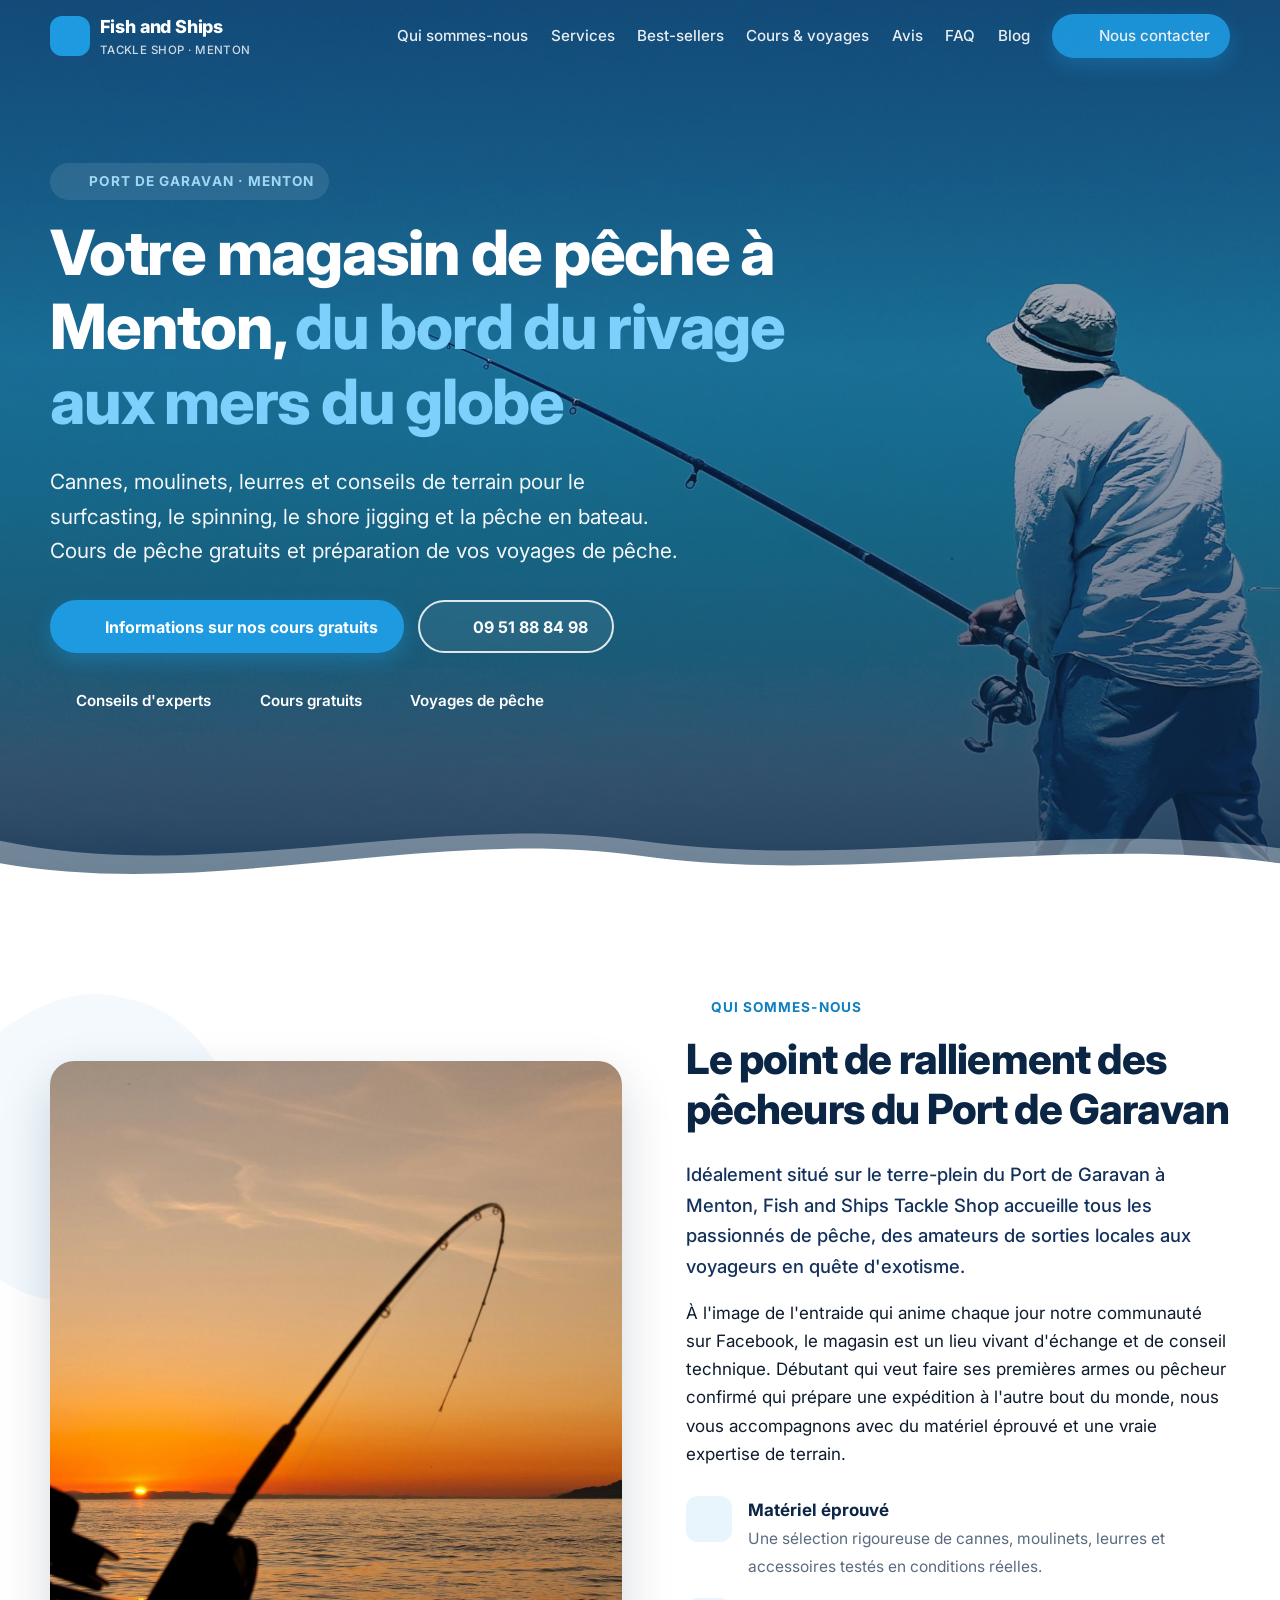
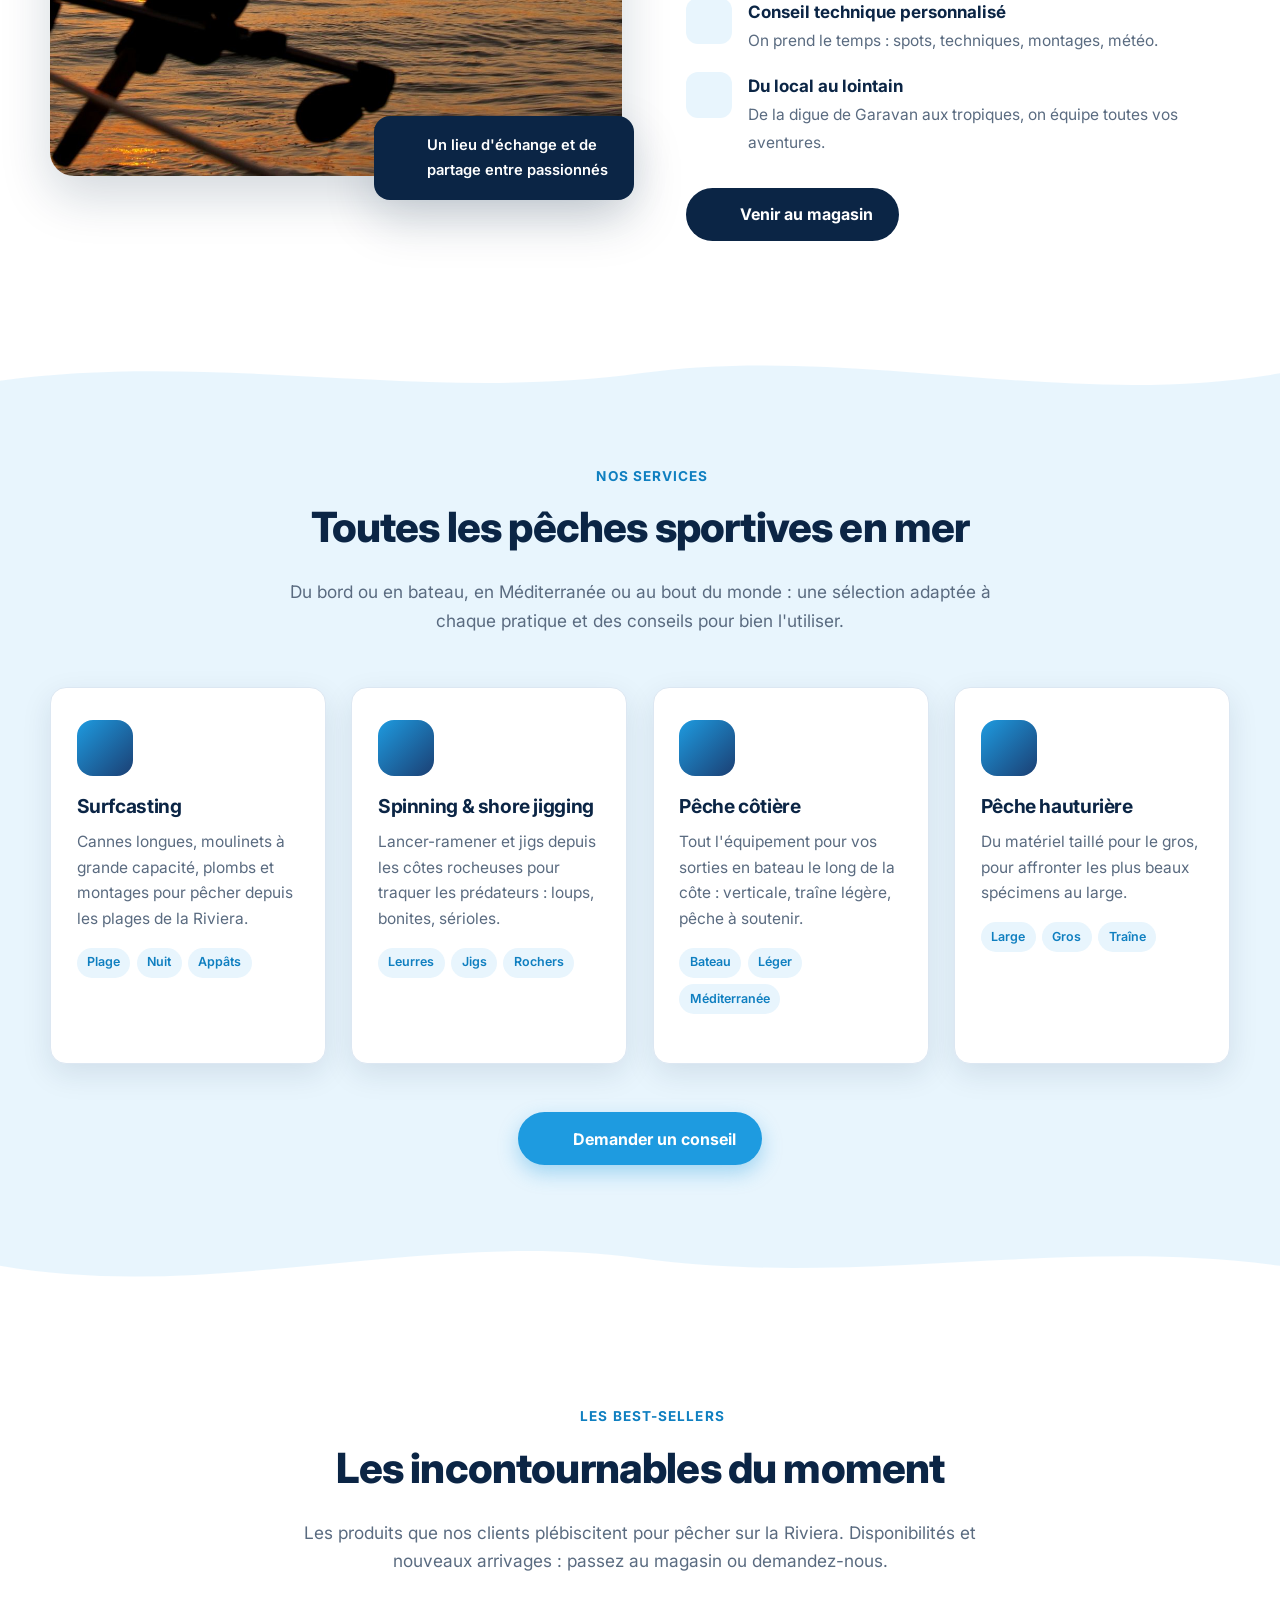
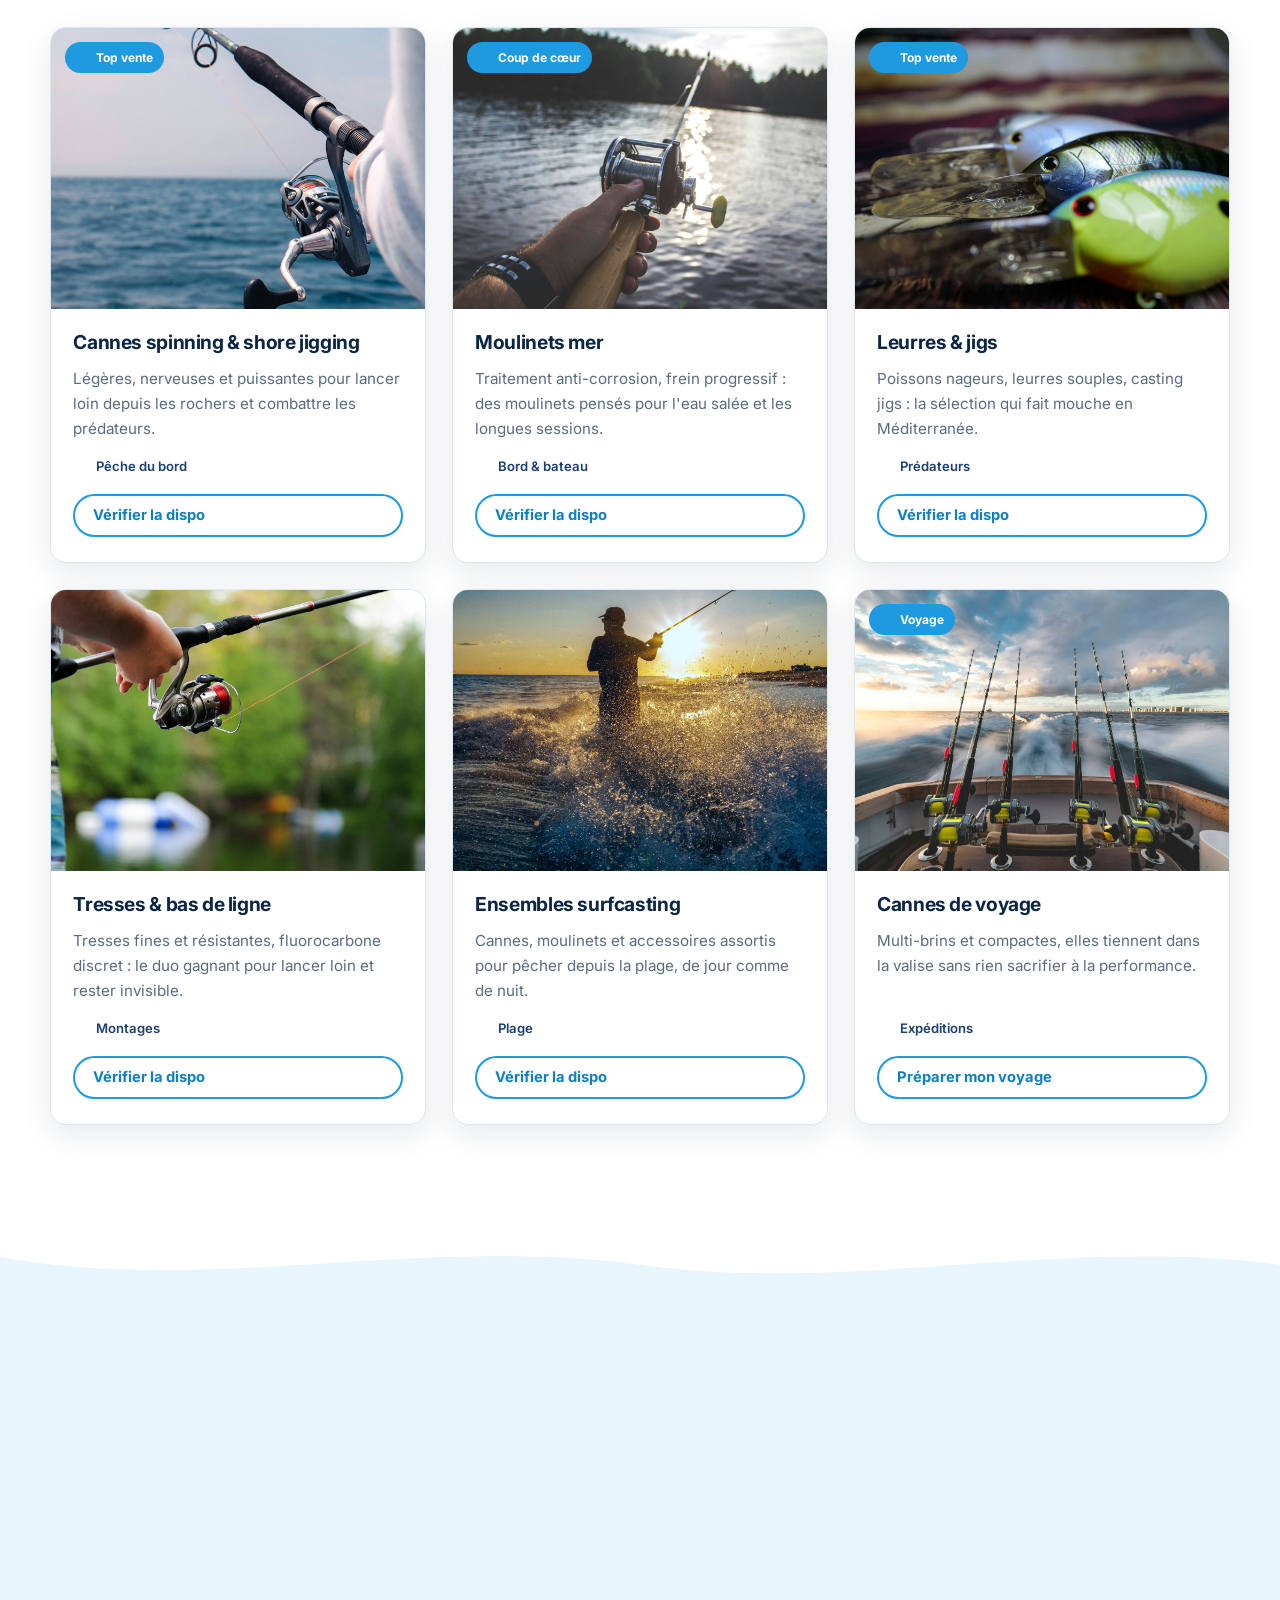
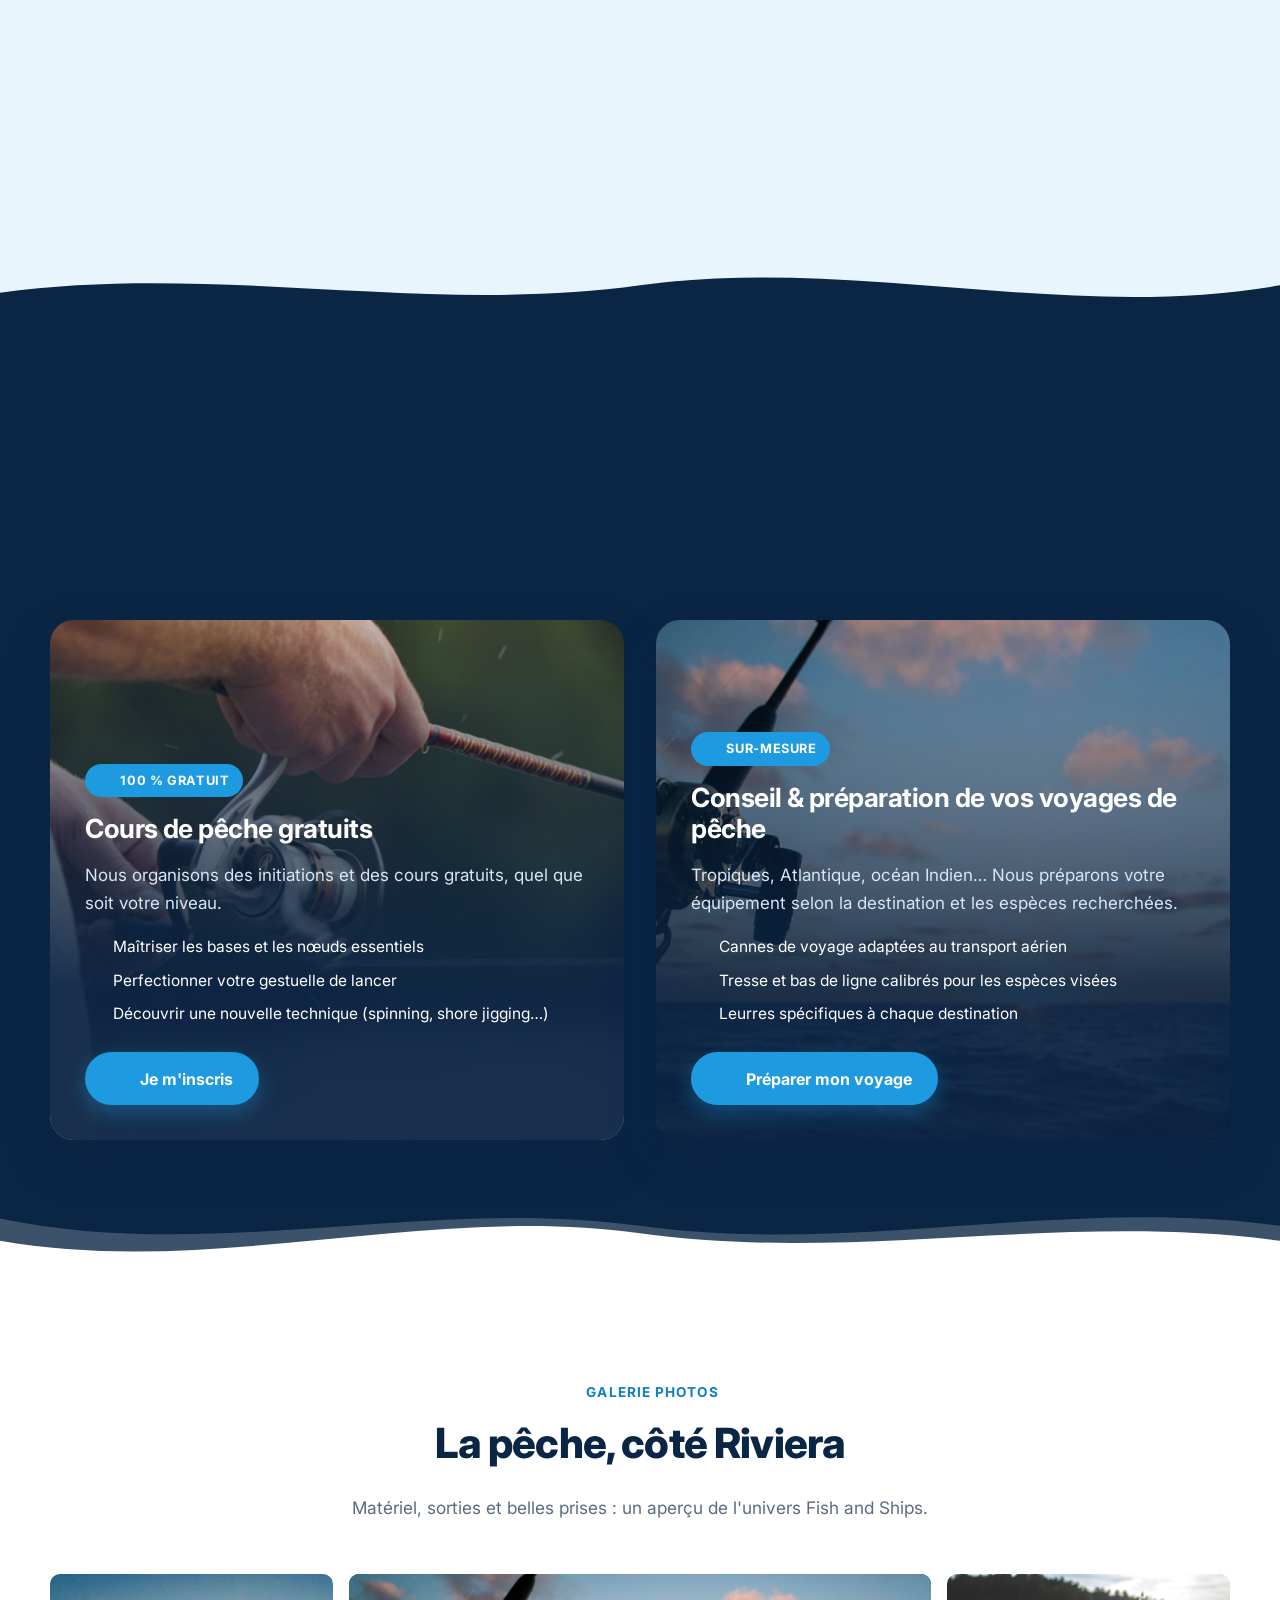
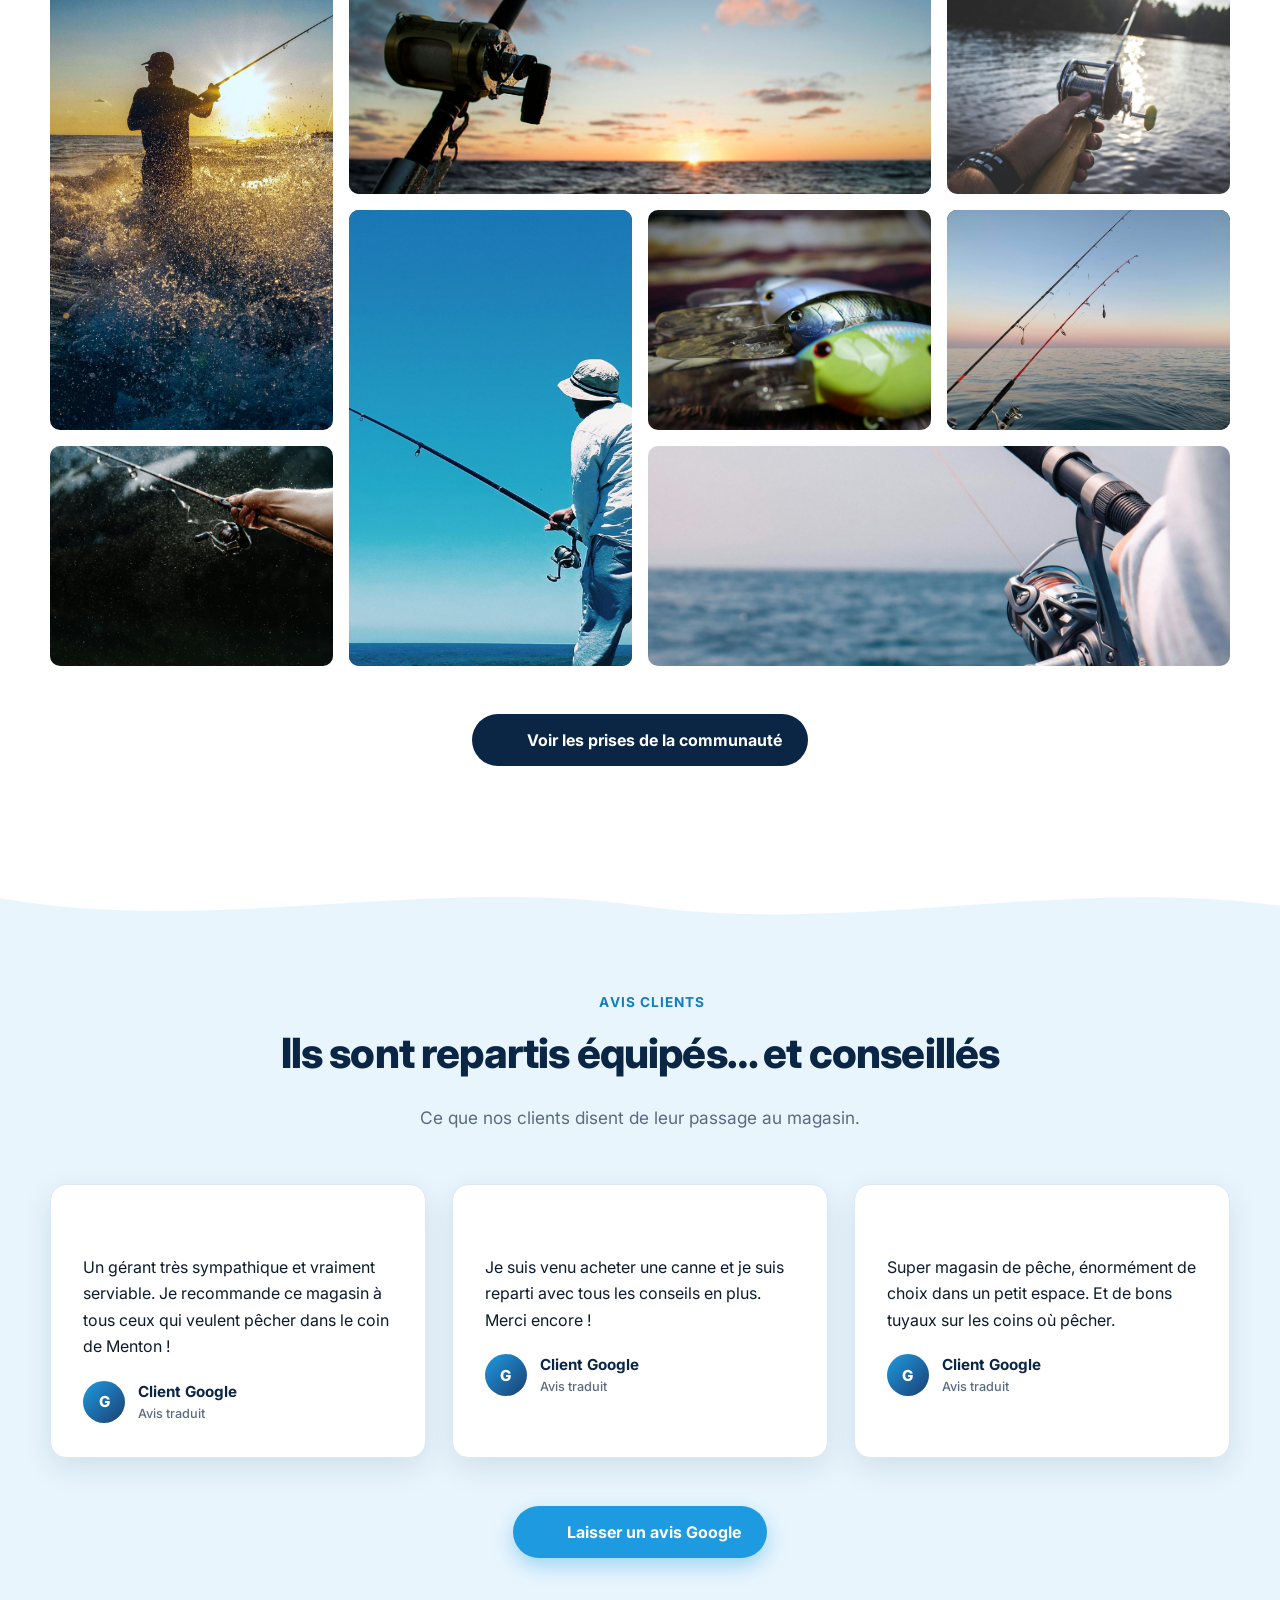
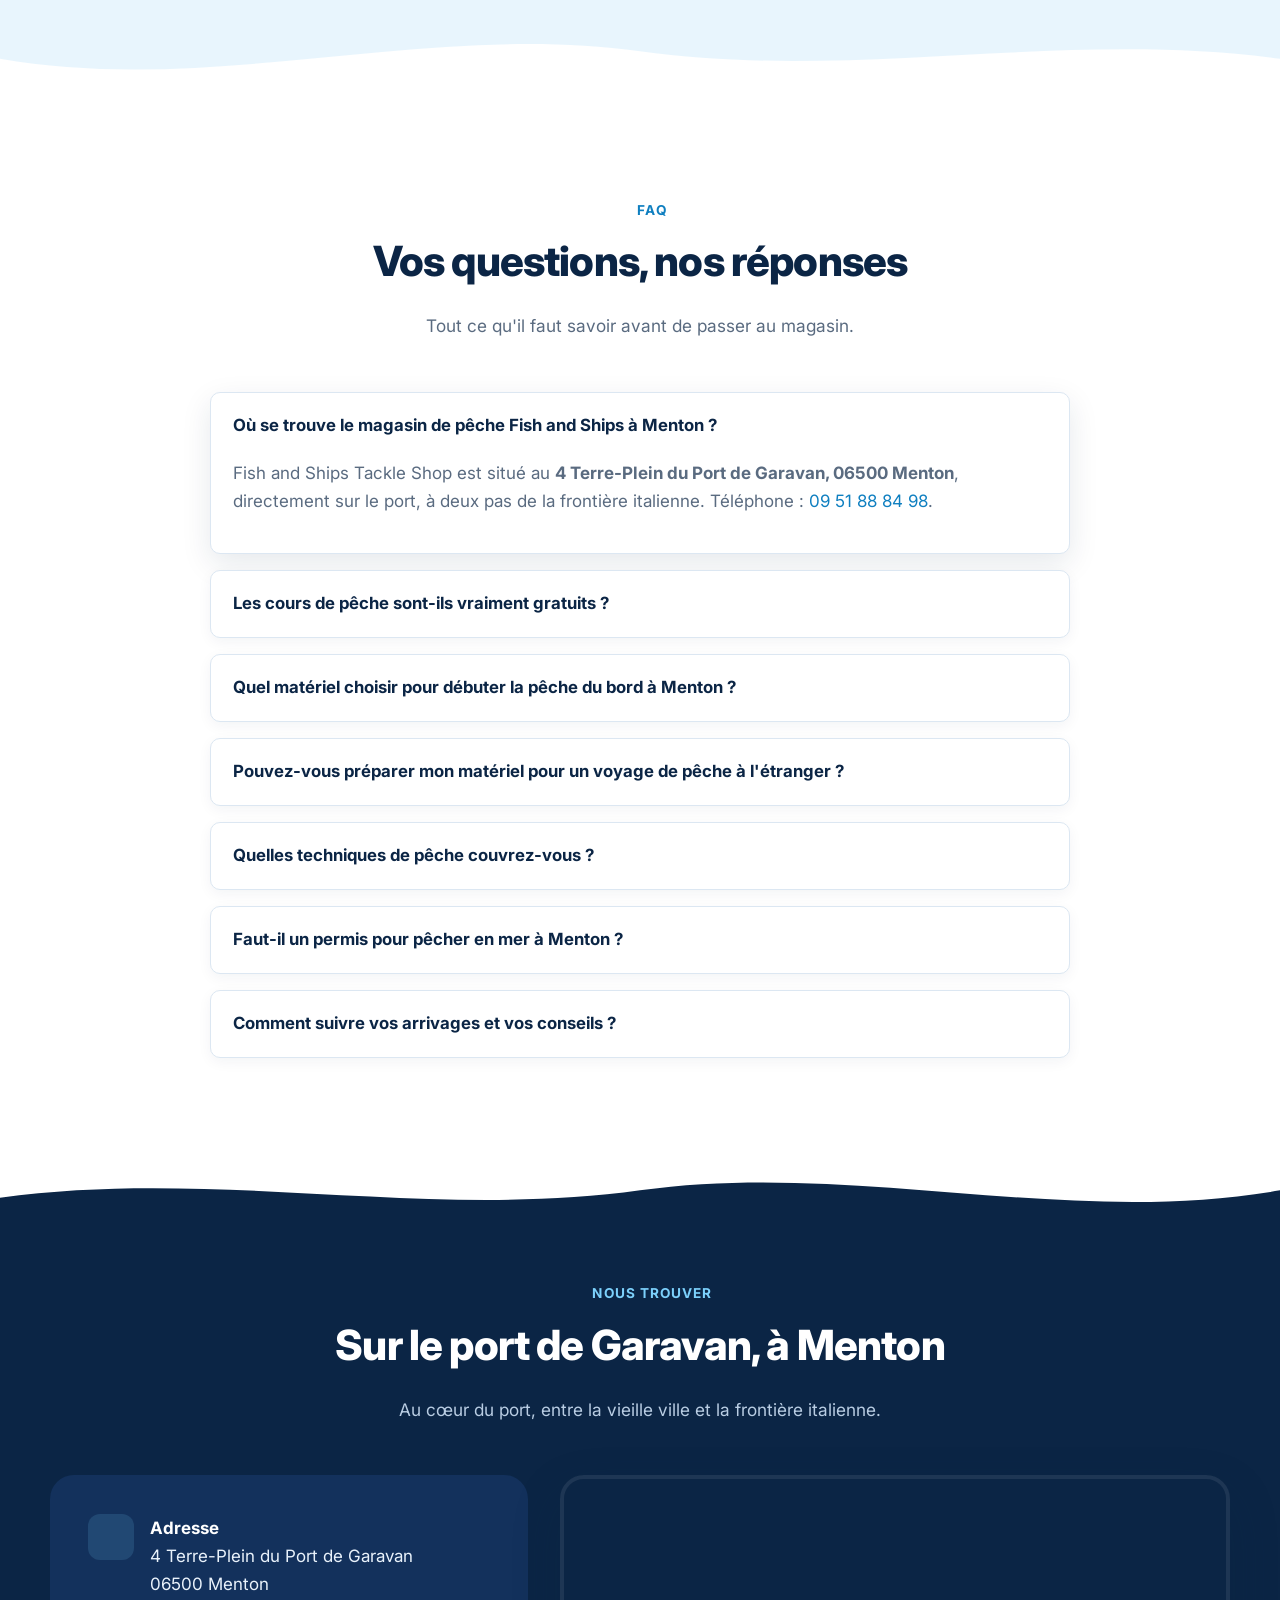
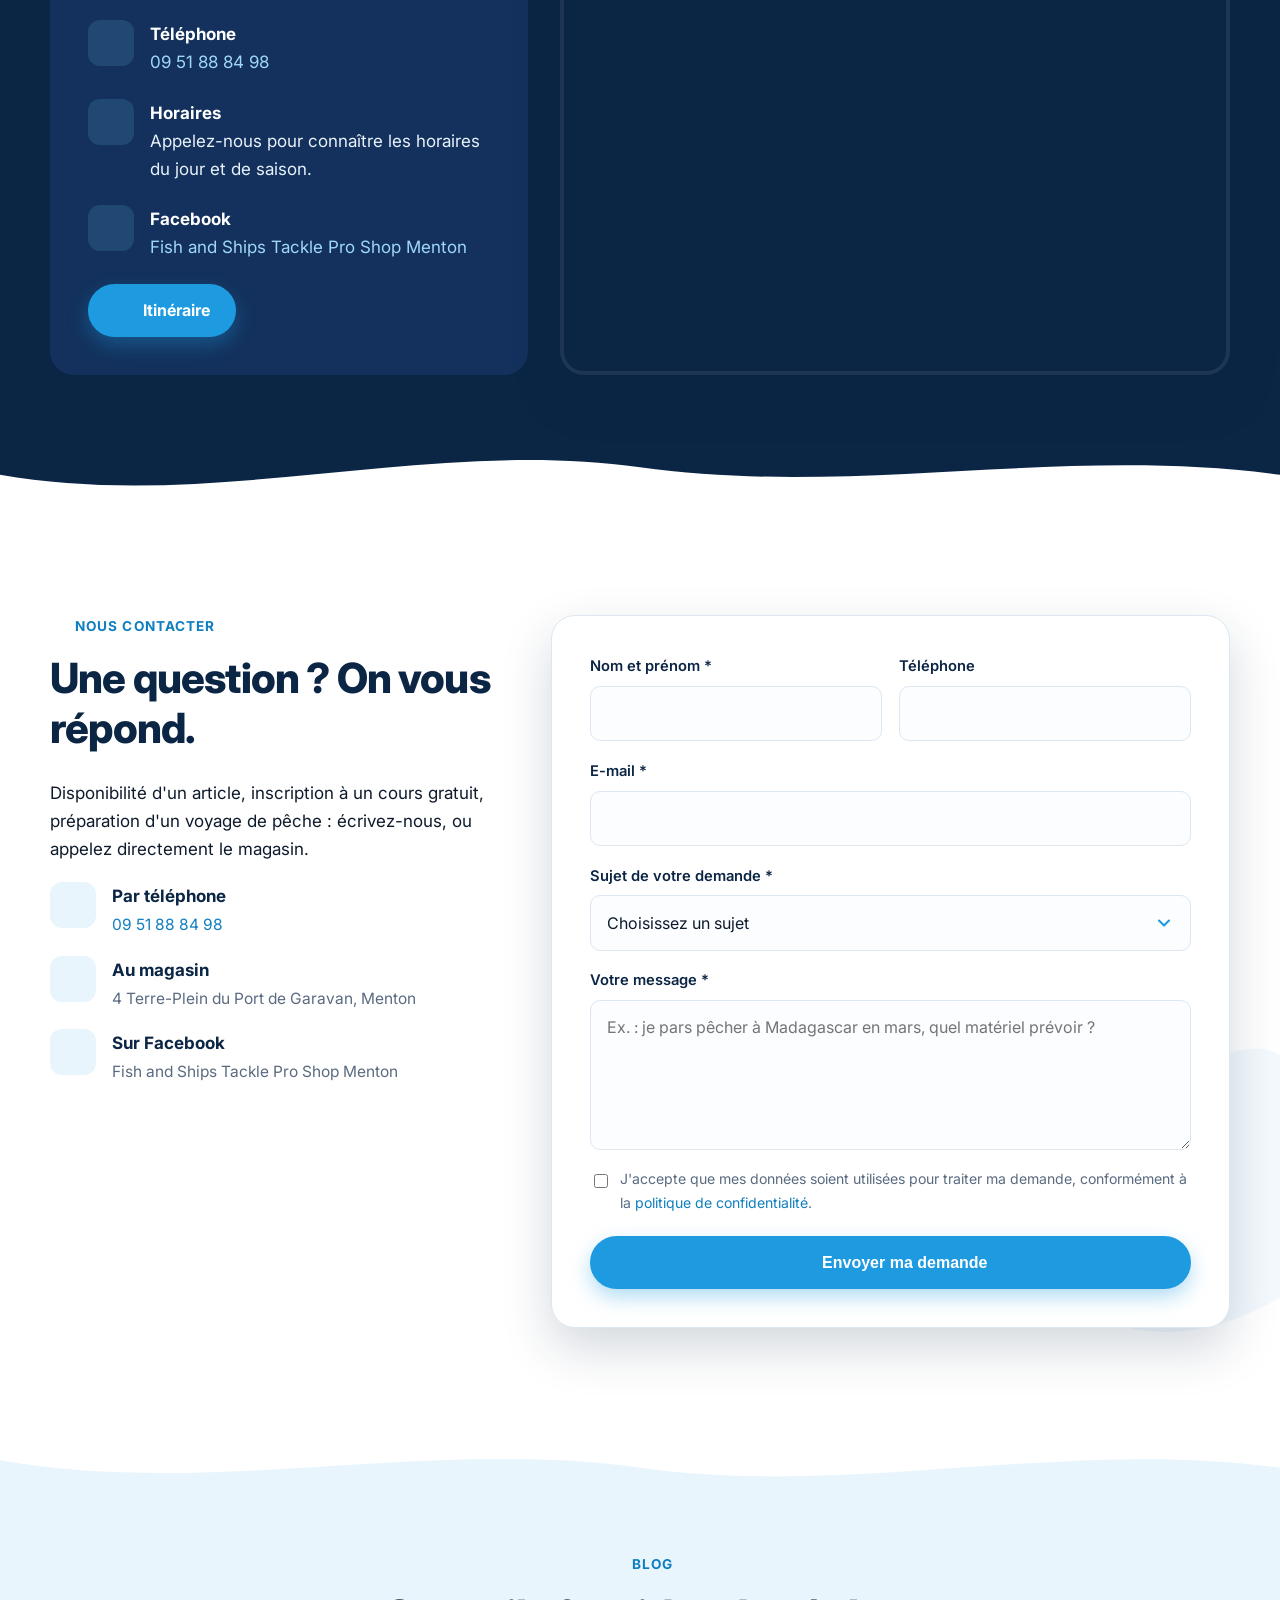
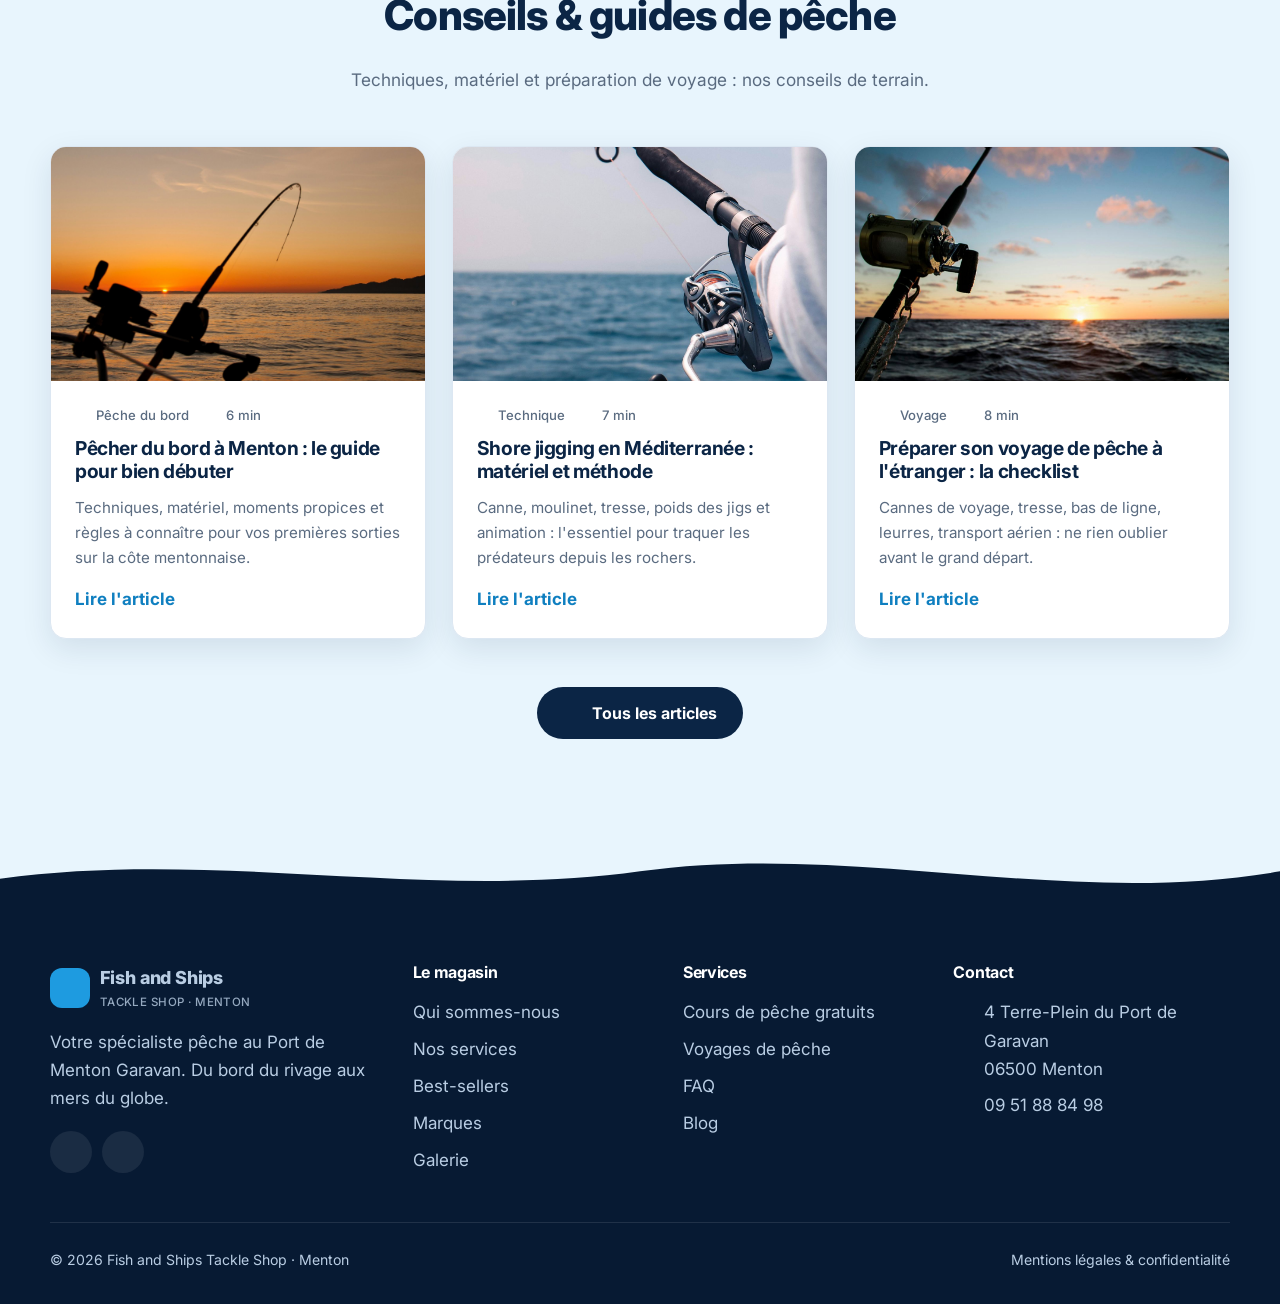
==== index.html @ 717a2444 "Add files via upload" ====
<!DOCTYPE html>
<html lang="fr">
<head>
<meta charset="utf-8">
<meta name="viewport" content="width=device-width, initial-scale=1">
<title>Fish and Ships Tackle Shop | Magasin de pêche à Menton – Port de Garavan</title>
<meta name="description" content="Magasin de pêche en mer au Port de Garavan à Menton : surfcasting, spinning, shore jigging, pêche côtière et hauturière. Cours de pêche gratuits et conseils pour vos voyages de pêche. ☎ 09 51 88 84 98">
<link rel="canonical" href="https://www.fishandships-menton.fr/">
<meta name="robots" content="index, follow, max-image-preview:large">
<meta name="theme-color" content="#0B2545">
<meta name="geo.region" content="FR-06">
<meta name="geo.placename" content="Menton">

<!-- Open Graph / réseaux sociaux -->
<meta property="og:type" content="website">
<meta property="og:locale" content="fr_FR">
<meta property="og:site_name" content="Fish and Ships Tackle Shop">
<meta property="og:title" content="Fish and Ships Tackle Shop – Votre spécialiste pêche au Port de Menton Garavan">
<meta property="og:description" content="Matériel de pêche en mer, cours de pêche gratuits et conseils voyages de pêche. Du bord du rivage aux mers du globe.">
<meta property="og:url" content="https://www.fishandships-menton.fr/">
<meta property="og:image" content="https://www.fishandships-menton.fr/assets/img/photos/peche-coucher-soleil-menton.jpg">
<meta name="twitter:card" content="summary_large_image">

<link rel="icon" href="assets/img/favicon.svg" type="image/svg+xml">
<link rel="manifest" href="site.webmanifest">

<link rel="preconnect" href="https://fonts.googleapis.com">
<link rel="preconnect" href="https://fonts.gstatic.com" crossorigin>
<link href="https://fonts.googleapis.com/css2?family=Inter:wght@400;500;600;700;800&display=swap" rel="stylesheet">
<link rel="preload" as="image" href="assets/img/photos/pecheur-bord-de-mer.jpg" fetchpriority="high">
<link rel="stylesheet" href="assets/css/style.css">

<!-- Données structurées (SEO / AEO / GEO) -->
<script type="application/ld+json">
{
  "@context": "https://schema.org",
  "@graph": [
    {
      "@type": ["SportingGoodsStore", "LocalBusiness"],
      "@id": "https://www.fishandships-menton.fr/#store",
      "name": "Fish and Ships Tackle Shop",
      "alternateName": ["Fish & Ships Menton", "Fish and Ships Tackle Pro Shop Menton"],
      "description": "Magasin spécialisé en pêche sportive en mer au Port de Garavan à Menton : surfcasting, spinning, shore jigging, pêche côtière et hauturière. Cours de pêche gratuits et conseil pour les voyages de pêche à l'étranger.",
      "url": "https://www.fishandships-menton.fr/",
      "telephone": "+33951888498",
      "image": "https://www.fishandships-menton.fr/assets/img/photos/peche-coucher-soleil-menton.jpg",
      "priceRange": "€€",
      "address": {
        "@type": "PostalAddress",
        "streetAddress": "4 Terre-Plein du Port de Garavan",
        "addressLocality": "Menton",
        "postalCode": "06500",
        "addressRegion": "Provence-Alpes-Côte d'Azur",
        "addressCountry": "FR"
      },
      "hasMap": "https://www.google.com/maps/search/?api=1&query=Fish+and+Ships+Tackle+Shop+Port+de+Garavan+Menton",
      "areaServed": [
        {"@type": "City", "name": "Menton"},
        {"@type": "AdministrativeArea", "name": "Côte d'Azur"},
        {"@type": "AdministrativeArea", "name": "Riviera franco-italienne"}
      ],
      "knowsAbout": ["Surfcasting", "Spinning", "Shore jigging", "Pêche côtière", "Pêche hauturière", "Pêche en Méditerranée", "Voyages de pêche"],
      "knowsLanguage": ["fr"],
      "hasOfferCatalog": {
        "@type": "OfferCatalog",
        "name": "Services Fish and Ships",
        "itemListElement": [
          {"@type": "Offer", "price": "0", "priceCurrency": "EUR", "itemOffered": {"@type": "Service", "name": "Cours de pêche gratuits", "description": "Initiations et cours gratuits : bases, gestuelle de lancer, nouvelles techniques."}},
          {"@type": "Offer", "itemOffered": {"@type": "Service", "name": "Conseil et préparation aux voyages de pêche", "description": "Préparation d'équipement sur-mesure selon la destination et les espèces recherchées."}},
          {"@type": "Offer", "itemOffered": {"@type": "Product", "name": "Matériel de pêche en mer", "description": "Cannes, moulinets, leurres, tresses et accessoires pour la pêche du bord et en bateau."}}
        ]
      }
    },
    {
      "@type": "WebSite",
      "@id": "https://www.fishandships-menton.fr/#website",
      "url": "https://www.fishandships-menton.fr/",
      "name": "Fish and Ships Tackle Shop",
      "inLanguage": "fr-FR",
      "publisher": {"@id": "https://www.fishandships-menton.fr/#store"}
    },
    {
      "@type": "FAQPage",
      "@id": "https://www.fishandships-menton.fr/#faq",
      "mainEntity": [
        {"@type": "Question", "name": "Où se trouve le magasin de pêche Fish and Ships à Menton ?", "acceptedAnswer": {"@type": "Answer", "text": "Fish and Ships Tackle Shop est situé au 4 Terre-Plein du Port de Garavan, 06500 Menton, directement sur le port, à deux pas de la frontière italienne. Téléphone : 09 51 88 84 98."}},
        {"@type": "Question", "name": "Les cours de pêche proposés par Fish and Ships sont-ils vraiment gratuits ?", "acceptedAnswer": {"@type": "Answer", "text": "Oui. Fish and Ships organise des initiations et des cours de pêche gratuits pour apprendre les bases, perfectionner sa gestuelle de lancer ou découvrir une nouvelle technique. Inscription par téléphone au 09 51 88 84 98 ou via le formulaire de contact du site."}},
        {"@type": "Question", "name": "Quel matériel choisir pour débuter la pêche du bord à Menton ?", "acceptedAnswer": {"@type": "Answer", "text": "Pour débuter en spinning depuis la côte, un ensemble canne de 2,40 à 2,70 m, moulinet de taille 3000 à 4000, tresse fine et bas de ligne en fluorocarbone, avec quelques leurres polyvalents, couvre la plupart des situations. L'équipe de Fish and Ships vous conseille en magasin selon le spot et l'espèce visée."}},
        {"@type": "Question", "name": "Fish and Ships peut-il préparer mon matériel pour un voyage de pêche à l'étranger ?", "acceptedAnswer": {"@type": "Answer", "text": "Oui. Pour un voyage aux tropiques, en Atlantique ou dans l'océan Indien, Fish and Ships prépare un équipement sur-mesure : cannes de voyage, tresse, bas de ligne et leurres adaptés à la destination et aux espèces recherchées."}},
        {"@type": "Question", "name": "Quelles techniques de pêche sont couvertes par le magasin ?", "acceptedAnswer": {"@type": "Answer", "text": "Toutes les pêches sportives en mer : surfcasting, spinning (lancer-ramener) et shore jigging depuis le bord, ainsi que la pêche côtière et hauturière en bateau en Méditerranée, du léger au gros."}},
        {"@type": "Question", "name": "Faut-il un permis pour pêcher en mer à Menton ?", "acceptedAnswer": {"@type": "Answer", "text": "Aucun permis n'est exigé pour la pêche de loisir en mer en France. Il faut en revanche respecter les tailles minimales de capture, les quotas, le marquage des prises et les réglementations spécifiques à certaines espèces. L'équipe vous renseigne en magasin."}},
        {"@type": "Question", "name": "Comment suivre les arrivages et les conseils de Fish and Ships ?", "acceptedAnswer": {"@type": "Answer", "text": "Les nouveautés, les conseils météo et les prises de la communauté sont publiés en temps réel sur la page Facebook « Fish and Ships Tackle Pro Shop Menton »."}}
      ]
    }
  ]
}
</script>
</head>
<body>
<a class="skip-link" href="#contenu">Aller au contenu</a>

<!-- ================= HEADER ================= -->
<header class="site-header">
  <div class="container header-inner">
    <a class="logo" href="#accueil" aria-label="Fish and Ships Tackle Shop, accueil">
      <span class="logo-mark"><i data-lucide="fish"></i></span>
      <span>Fish and Ships<small>Tackle Shop · Menton</small></span>
    </a>
    <button class="nav-toggle" aria-controls="main-nav" aria-expanded="false" aria-label="Ouvrir le menu"><i data-lucide="menu"></i></button>
    <nav class="nav" id="main-nav" aria-label="Navigation principale">
      <a href="#a-propos">Qui sommes-nous</a>
      <a href="#services">Services</a>
      <a href="#best-sellers">Best-sellers</a>
      <a href="#cours-voyages">Cours &amp; voyages</a>
      <a href="#avis">Avis</a>
      <a href="#faq">FAQ</a>
      <a href="blog/">Blog</a>
      <a href="#contact" class="btn btn-primary btn-sm"><i data-lucide="phone"></i>Nous contacter</a>
    </nav>
  </div>
</header>

<main id="contenu">

<!-- ================= HERO ================= -->
<section class="hero" id="accueil" aria-labelledby="hero-title">
  <div class="hero-bg">
    <img src="assets/img/photos/pecheur-bord-de-mer.jpg" alt="Pêcheur lançant sa ligne face à la mer" style="object-position:70% center" fetchpriority="high" width="1920" height="1280">
  </div>
  <div class="container">
    <div class="hero-content">
      <span class="eyebrow"><i data-lucide="anchor"></i>Port de Garavan · Menton</span>
      <h1 id="hero-title">Votre magasin de pêche à Menton, <span class="accent">du bord du rivage aux mers du globe</span></h1>
      <p class="hero-lead">Cannes, moulinets, leurres et conseils de terrain pour le surfcasting, le spinning, le shore jigging et la pêche en bateau. Cours de pêche gratuits et préparation de vos voyages de pêche.</p>
      <div class="hero-ctas">
        <a href="#contact" class="btn btn-primary" data-subject="Information cours de pêche gratuits"><i data-lucide="graduation-cap"></i>Informations sur nos cours gratuits</a>
        <a href="tel:+33951888498" class="btn btn-outline"><i data-lucide="phone"></i>09 51 88 84 98</a>
      </div>
      <ul class="hero-badges">
        <li><i data-lucide="badge-check"></i>Conseils d'experts</li>
        <li><i data-lucide="gift"></i>Cours gratuits</li>
        <li><i data-lucide="plane"></i>Voyages de pêche</li>
      </ul>
    </div>
  </div>
  <a href="#a-propos" class="scroll-hint" aria-label="Découvrir la suite"><i data-lucide="chevrons-down"></i></a>
  <div class="wave wave-bottom" aria-hidden="true">
    <svg viewBox="0 0 1440 120" preserveAspectRatio="none"><path fill="#ffffff" fill-opacity=".35" d="M0,40 C240,100 480,0 720,40 C960,80 1200,10 1440,50 L1440,120 L0,120Z"/><path fill="#ffffff" d="M0,70 C240,120 480,20 720,60 C960,100 1200,30 1440,70 L1440,120 L0,120Z"/></svg>
  </div>
</section>

<!-- ================= QUI SOMMES-NOUS ================= -->
<section class="section" id="a-propos" aria-labelledby="about-title">
  <svg class="blob" style="top:40px;left:-120px;width:420px" viewBox="0 0 200 200" aria-hidden="true"><path fill="#E8F5FD" d="M45.3,-58.6C57.9,-48.4,66.2,-32.6,70.1,-15.6C74,1.4,73.4,19.6,65.1,33.4C56.8,47.2,40.8,56.6,23.6,63.4C6.4,70.2,-12,74.4,-28.2,69.2C-44.4,64,-58.4,49.4,-66.6,32.2C-74.8,15,-77.2,-4.8,-71.1,-21.6C-65,-38.4,-50.4,-52.2,-35.2,-61.7C-20,-71.2,-4.2,-76.4,10.6,-73.6C25.4,-70.8,32.7,-68.8,45.3,-58.6Z" transform="translate(100 100)"/></svg>
  <div class="container about-grid">
    <div class="about-media reveal">
      <img src="assets/img/photos/peche-coucher-soleil-menton.jpg" alt="Canne à pêche courbée au coucher du soleil en mer" loading="lazy" width="900" height="1125">
      <div class="about-badge"><i data-lucide="users"></i>Un lieu d'échange et de partage entre passionnés</div>
    </div>
    <div class="about-text reveal">
      <span class="eyebrow"><i data-lucide="anchor"></i>Qui sommes-nous</span>
      <h2 id="about-title">Le point de ralliement des pêcheurs du Port de Garavan</h2>
      <p class="lead">Idéalement situé sur le terre-plein du Port de Garavan à Menton, Fish and Ships Tackle Shop accueille tous les passionnés de pêche, des amateurs de sorties locales aux voyageurs en quête d'exotisme.</p>
      <p>À l'image de l'entraide qui anime chaque jour notre communauté sur Facebook, le magasin est un lieu vivant d'échange et de conseil technique. Débutant qui veut faire ses premières armes ou pêcheur confirmé qui prépare une expédition à l'autre bout du monde, nous vous accompagnons avec du matériel éprouvé et une vraie expertise de terrain.</p>
      <ul class="feature-list">
        <li><span class="feature-icon"><i data-lucide="shield-check"></i></span><div><strong>Matériel éprouvé</strong><span>Une sélection rigoureuse de cannes, moulinets, leurres et accessoires testés en conditions réelles.</span></div></li>
        <li><span class="feature-icon"><i data-lucide="message-circle"></i></span><div><strong>Conseil technique personnalisé</strong><span>On prend le temps : spots, techniques, montages, météo.</span></div></li>
        <li><span class="feature-icon"><i data-lucide="compass"></i></span><div><strong>Du local au lointain</strong><span>De la digue de Garavan aux tropiques, on équipe toutes vos aventures.</span></div></li>
      </ul>
      <a href="#nous-trouver" class="btn btn-navy"><i data-lucide="map-pin"></i>Venir au magasin</a>
    </div>
  </div>
</section>

<!-- ================= NOS SERVICES ================= -->
<section class="section section-light has-wave-top has-wave-bottom" id="services" aria-labelledby="services-title">
  <div class="wave wave-top" aria-hidden="true"><svg viewBox="0 0 1440 120" preserveAspectRatio="none"><path fill="#ffffff" d="M0,0 L1440,0 L1440,50 C1200,100 960,10 720,50 C480,90 240,20 0,60Z"/></svg></div>
  <div class="container">
    <div class="section-head reveal">
      <span class="eyebrow"><i data-lucide="sparkles"></i>Nos services</span>
      <h2 id="services-title">Toutes les pêches sportives en mer</h2>
      <p>Du bord ou en bateau, en Méditerranée ou au bout du monde : une sélection adaptée à chaque pratique et des conseils pour bien l'utiliser.</p>
    </div>
    <div class="grid grid-4">
      <article class="card reveal">
        <div class="card-icon"><i data-lucide="waves"></i></div>
        <h3>Surfcasting</h3>
        <p>Cannes longues, moulinets à grande capacité, plombs et montages pour pêcher depuis les plages de la Riviera.</p>
        <ul class="tags"><li>Plage</li><li>Nuit</li><li>Appâts</li></ul>
      </article>
      <article class="card reveal">
        <div class="card-icon"><i data-lucide="target"></i></div>
        <h3>Spinning &amp; shore jigging</h3>
        <p>Lancer-ramener et jigs depuis les côtes rocheuses pour traquer les prédateurs : loups, bonites, sérioles.</p>
        <ul class="tags"><li>Leurres</li><li>Jigs</li><li>Rochers</li></ul>
      </article>
      <article class="card reveal">
        <div class="card-icon"><i data-lucide="sailboat"></i></div>
        <h3>Pêche côtière</h3>
        <p>Tout l'équipement pour vos sorties en bateau le long de la côte : verticale, traîne légère, pêche à soutenir.</p>
        <ul class="tags"><li>Bateau</li><li>Léger</li><li>Méditerranée</li></ul>
      </article>
      <article class="card reveal">
        <div class="card-icon"><i data-lucide="ship"></i></div>
        <h3>Pêche hauturière</h3>
        <p>Du matériel taillé pour le gros, pour affronter les plus beaux spécimens au large.</p>
        <ul class="tags"><li>Large</li><li>Gros</li><li>Traîne</li></ul>
      </article>
    </div>
    <div class="center-cta reveal">
      <a href="#contact" class="btn btn-primary" data-subject="Articles de pêche"><i data-lucide="message-square"></i>Demander un conseil</a>
    </div>
  </div>
  <div class="wave wave-bottom" aria-hidden="true"><svg viewBox="0 0 1440 120" preserveAspectRatio="none"><path fill="#ffffff" d="M0,60 C240,110 480,10 720,50 C960,90 1200,20 1440,60 L1440,120 L0,120Z"/></svg></div>
</section>

<!-- ================= BEST SELLERS ================= -->
<!-- Produits indicatifs : à remplacer par les références réelles du magasin -->
<section class="section" id="best-sellers" aria-labelledby="bs-title">
  <div class="container">
    <div class="section-head reveal">
      <span class="eyebrow"><i data-lucide="trending-up"></i>Les best-sellers</span>
      <h2 id="bs-title">Les incontournables du moment</h2>
      <p>Les produits que nos clients plébiscitent pour pêcher sur la Riviera. Disponibilités et nouveaux arrivages : passez au magasin ou demandez-nous.</p>
    </div>
    <div class="grid grid-3">
      <article class="product reveal">
        <div class="product-img"><img src="assets/img/photos/canne-spinning-mer.jpg" alt="Canne spinning et moulinet au-dessus de la mer" loading="lazy" width="700" height="525"><span class="product-tag"><i data-lucide="flame"></i>Top vente</span></div>
        <div class="product-body">
          <h3>Cannes spinning &amp; shore jigging</h3>
          <p>Légères, nerveuses et puissantes pour lancer loin depuis les rochers et combattre les prédateurs.</p>
          <span class="product-meta"><i data-lucide="target"></i>Pêche du bord</span>
          <a href="#contact" class="btn btn-ghost btn-sm" data-subject="Articles de pêche">Vérifier la dispo<i data-lucide="arrow-right"></i></a>
        </div>
      </article>
      <article class="product reveal">
        <div class="product-img"><img src="assets/img/photos/moulinet-casting.jpg" alt="Moulinet casting tenu en main au bord de l'eau" loading="lazy" width="700" height="525"><span class="product-tag"><i data-lucide="star"></i>Coup de cœur</span></div>
        <div class="product-body">
          <h3>Moulinets mer</h3>
          <p>Traitement anti-corrosion, frein progressif : des moulinets pensés pour l'eau salée et les longues sessions.</p>
          <span class="product-meta"><i data-lucide="settings"></i>Bord &amp; bateau</span>
          <a href="#contact" class="btn btn-ghost btn-sm" data-subject="Articles de pêche">Vérifier la dispo<i data-lucide="arrow-right"></i></a>
        </div>
      </article>
      <article class="product reveal">
        <div class="product-img"><img src="assets/img/photos/leurres-poissons-nageurs.jpg" alt="Leurres poissons nageurs colorés" loading="lazy" width="700" height="525"><span class="product-tag"><i data-lucide="flame"></i>Top vente</span></div>
        <div class="product-body">
          <h3>Leurres &amp; jigs</h3>
          <p>Poissons nageurs, leurres souples, casting jigs : la sélection qui fait mouche en Méditerranée.</p>
          <span class="product-meta"><i data-lucide="fish"></i>Prédateurs</span>
          <a href="#contact" class="btn btn-ghost btn-sm" data-subject="Articles de pêche">Vérifier la dispo<i data-lucide="arrow-right"></i></a>
        </div>
      </article>
      <article class="product reveal">
        <div class="product-img"><img src="assets/img/photos/moulinet-tresse-rouge.jpg" alt="Moulinet spinning garni de tresse rouge" loading="lazy" width="700" height="525"></div>
        <div class="product-body">
          <h3>Tresses &amp; bas de ligne</h3>
          <p>Tresses fines et résistantes, fluorocarbone discret : le duo gagnant pour lancer loin et rester invisible.</p>
          <span class="product-meta"><i data-lucide="link"></i>Montages</span>
          <a href="#contact" class="btn btn-ghost btn-sm" data-subject="Articles de pêche">Vérifier la dispo<i data-lucide="arrow-right"></i></a>
        </div>
      </article>
      <article class="product reveal">
        <div class="product-img"><img src="assets/img/photos/surfcasting-vagues-coucher-soleil.jpg" alt="Pêcheur au lancer dans les vagues au coucher du soleil" loading="lazy" width="700" height="525"></div>
        <div class="product-body">
          <h3>Ensembles surfcasting</h3>
          <p>Cannes, moulinets et accessoires assortis pour pêcher depuis la plage, de jour comme de nuit.</p>
          <span class="product-meta"><i data-lucide="waves"></i>Plage</span>
          <a href="#contact" class="btn btn-ghost btn-sm" data-subject="Articles de pêche">Vérifier la dispo<i data-lucide="arrow-right"></i></a>
        </div>
      </article>
      <article class="product reveal">
        <div class="product-img"><img src="assets/img/photos/cannes-peche-bateau.jpg" alt="Cannes de pêche au gros alignées à l'arrière d'un bateau" loading="lazy" width="700" height="525"><span class="product-tag"><i data-lucide="plane"></i>Voyage</span></div>
        <div class="product-body">
          <h3>Cannes de voyage</h3>
          <p>Multi-brins et compactes, elles tiennent dans la valise sans rien sacrifier à la performance.</p>
          <span class="product-meta"><i data-lucide="globe"></i>Expéditions</span>
          <a href="#contact" class="btn btn-ghost btn-sm" data-subject="Informations voyages spécialisés pour la pêche">Préparer mon voyage<i data-lucide="arrow-right"></i></a>
        </div>
      </article>
    </div>
  </div>
</section>

<!-- ================= MARQUES ================= -->
<!-- LISTE DE MARQUES À VALIDER AVEC LE CLIENT -->
<section class="section section-light has-wave-top" id="marques" aria-labelledby="brands-title">
  <div class="wave wave-top" aria-hidden="true"><svg viewBox="0 0 1440 120" preserveAspectRatio="none"><path fill="#ffffff" d="M0,0 L1440,0 L1440,60 C1200,20 960,100 720,60 C480,20 240,100 0,50Z"/></svg></div>
  <div class="container">
    <div class="section-head reveal">
      <span class="eyebrow"><i data-lucide="tags"></i>Nos marques</span>
      <h2 id="brands-title">Toutes les autres marques du magasin</h2>
      <p>Les grandes références de la pêche en mer, sélectionnées pour leur fiabilité.</p>
    </div>
  </div>
  <div class="brands-marquee reveal" aria-label="Marques distribuées">
    <ul class="brands-track" style="list-style:none;margin:0">
      <li class="brand">Shimano</li><li class="brand">Daiwa</li><li class="brand">Penn</li><li class="brand">Savage Gear</li><li class="brand">Rapala</li><li class="brand">Okuma</li><li class="brand">Sakura</li><li class="brand">Seaspin</li><li class="brand">DUO</li><li class="brand">Illex</li><li class="brand">Major Craft</li><li class="brand">Berkley</li><li class="brand">Yo-Zuri</li><li class="brand">Tubertini</li><li class="brand">Williamson</li><li class="brand">Hart</li>
      <li class="brand" aria-hidden="true">Shimano</li><li class="brand" aria-hidden="true">Daiwa</li><li class="brand" aria-hidden="true">Penn</li><li class="brand" aria-hidden="true">Savage Gear</li><li class="brand" aria-hidden="true">Rapala</li><li class="brand" aria-hidden="true">Okuma</li><li class="brand" aria-hidden="true">Sakura</li><li class="brand" aria-hidden="true">Seaspin</li><li class="brand" aria-hidden="true">DUO</li><li class="brand" aria-hidden="true">Illex</li><li class="brand" aria-hidden="true">Major Craft</li><li class="brand" aria-hidden="true">Berkley</li><li class="brand" aria-hidden="true">Yo-Zuri</li><li class="brand" aria-hidden="true">Tubertini</li><li class="brand" aria-hidden="true">Williamson</li><li class="brand" aria-hidden="true">Hart</li>
    </ul>
  </div>
  <div class="container">
    <p class="brands-note reveal">Vous cherchez une marque ou une référence précise ? <a href="#contact" data-subject="Articles de pêche">Demandez-nous</a>, on vous la trouve.</p>
  </div>
</section>

<!-- ================= COURS GRATUITS & VOYAGES ================= -->
<section class="section section-navy has-wave-top has-wave-bottom" id="cours-voyages" aria-labelledby="special-title">
  <div class="wave wave-top" aria-hidden="true"><svg viewBox="0 0 1440 120" preserveAspectRatio="none"><path fill="#E8F5FD" d="M0,0 L1440,0 L1440,50 C1200,100 960,10 720,50 C480,90 240,20 0,60Z"/></svg></div>
  <div class="container">
    <div class="section-head reveal">
      <span class="eyebrow"><i data-lucide="star"></i>Les services exclusifs Fish and Ships</span>
      <h2 id="special-title">Apprendre gratuitement, partir bien équipé</h2>
      <p>Parce que la passion se transmet, et qu'un voyage de pêche se prépare.</p>
    </div>
    <div class="special-grid">
      <article class="special reveal" id="cours-gratuits">
        <img src="assets/img/photos/moulinet-spinning-action.jpg" alt="Pêcheur ramenant sa ligne au moulinet" loading="lazy" width="1000" height="1000">
        <div class="special-body">
          <span class="special-badge"><i data-lucide="gift"></i>100 % gratuit</span>
          <h3>Cours de pêche gratuits</h3>
          <p>Nous organisons des initiations et des cours gratuits, quel que soit votre niveau.</p>
          <ul class="check-list">
            <li><i data-lucide="check-circle-2"></i>Maîtriser les bases et les nœuds essentiels</li>
            <li><i data-lucide="check-circle-2"></i>Perfectionner votre gestuelle de lancer</li>
            <li><i data-lucide="check-circle-2"></i>Découvrir une nouvelle technique (spinning, shore jigging…)</li>
          </ul>
          <a href="#contact" class="btn btn-primary" data-subject="Information cours de pêche gratuits"><i data-lucide="calendar-check"></i>Je m'inscris</a>
        </div>
      </article>
      <article class="special reveal" id="voyages-peche">
        <img src="assets/img/photos/moulinet-peche-au-gros.jpg" alt="Moulinet de pêche au gros face au coucher du soleil en mer" loading="lazy" width="1000" height="1000">
        <div class="special-body">
          <span class="special-badge"><i data-lucide="plane"></i>Sur-mesure</span>
          <h3>Conseil &amp; préparation de vos voyages de pêche</h3>
          <p>Tropiques, Atlantique, océan Indien… Nous préparons votre équipement selon la destination et les espèces recherchées.</p>
          <ul class="check-list">
            <li><i data-lucide="check-circle-2"></i>Cannes de voyage adaptées au transport aérien</li>
            <li><i data-lucide="check-circle-2"></i>Tresse et bas de ligne calibrés pour les espèces visées</li>
            <li><i data-lucide="check-circle-2"></i>Leurres spécifiques à chaque destination</li>
          </ul>
          <a href="#contact" class="btn btn-primary" data-subject="Informations voyages spécialisés pour la pêche"><i data-lucide="globe"></i>Préparer mon voyage</a>
        </div>
      </article>
    </div>
  </div>
  <div class="wave wave-bottom" aria-hidden="true"><svg viewBox="0 0 1440 120" preserveAspectRatio="none"><path fill="#ffffff" fill-opacity=".2" d="M0,30 C240,90 480,0 720,40 C960,80 1200,0 1440,40 L1440,120 L0,120Z"/><path fill="#ffffff" d="M0,60 C240,110 480,10 720,50 C960,90 1200,20 1440,60 L1440,120 L0,120Z"/></svg></div>
</section>

<!-- ================= GALERIE ================= -->
<section class="section" id="galerie" aria-labelledby="gallery-title">
  <div class="container">
    <div class="section-head reveal">
      <span class="eyebrow"><i data-lucide="camera"></i>Galerie photos</span>
      <h2 id="gallery-title">La pêche, côté Riviera</h2>
      <p>Matériel, sorties et belles prises : un aperçu de l'univers Fish and Ships.</p>
    </div>
    <div class="gallery reveal">
      <button class="tall" data-full="assets/img/photos/surfcasting-vagues-coucher-soleil.jpg"><img src="assets/img/photos/surfcasting-vagues-coucher-soleil.jpg" alt="Pêcheur au lancer dans les vagues au coucher du soleil" loading="lazy"></button>
      <button class="wide" data-full="assets/img/photos/moulinet-peche-au-gros.jpg"><img src="assets/img/photos/moulinet-peche-au-gros.jpg" alt="Moulinet de pêche au gros face au coucher du soleil en mer" loading="lazy"></button>
      <button data-full="assets/img/photos/moulinet-casting.jpg"><img src="assets/img/photos/moulinet-casting.jpg" alt="Moulinet casting tenu en main au bord de l'eau" loading="lazy"></button>
      <button class="tall" data-full="assets/img/photos/pecheur-bord-de-mer.jpg"><img style="object-position:80% center" src="assets/img/photos/pecheur-bord-de-mer.jpg" alt="Pêcheur lançant sa ligne face à la mer" loading="lazy"></button>
      <button data-full="assets/img/photos/leurres-poissons-nageurs.jpg"><img src="assets/img/photos/leurres-poissons-nageurs.jpg" alt="Leurres poissons nageurs colorés" loading="lazy"></button>
      <button data-full="assets/img/photos/cannes-peche-mer-aube.jpg"><img src="assets/img/photos/cannes-peche-mer-aube.jpg" alt="Deux cannes à pêche en mer au lever du jour" loading="lazy"></button>
      <button class="wide" data-full="assets/img/photos/canne-spinning-mer.jpg"><img src="assets/img/photos/canne-spinning-mer.jpg" alt="Canne spinning et moulinet au-dessus de la mer" loading="lazy"></button>
      <button data-full="assets/img/photos/lancer-canne-embruns.jpg"><img src="assets/img/photos/lancer-canne-embruns.jpg" alt="Lancer de canne à pêche dans les embruns" loading="lazy"></button>
    </div>
    <div class="center-cta reveal">
      <a href="https://www.facebook.com/search/top?q=Fish%20and%20Ships%20Tackle%20Pro%20Shop%20Menton" class="btn btn-navy" target="_blank" rel="noopener"><i data-lucide="facebook"></i>Voir les prises de la communauté</a>
    </div>
  </div>
</section>

<!-- ================= AVIS CLIENTS ================= -->
<!-- Avis inspirés d'avis Google publics : remplacer par les textes exacts et prénoms autorisés -->
<section class="section section-light has-wave-top has-wave-bottom" id="avis" aria-labelledby="reviews-title">
  <div class="wave wave-top" aria-hidden="true"><svg viewBox="0 0 1440 120" preserveAspectRatio="none"><path fill="#ffffff" d="M0,0 L1440,0 L1440,60 C1200,20 960,100 720,60 C480,20 240,100 0,50Z"/></svg></div>
  <div class="container">
    <div class="section-head reveal">
      <span class="eyebrow"><i data-lucide="heart"></i>Avis clients</span>
      <h2 id="reviews-title">Ils sont repartis équipés… et conseillés</h2>
      <p>Ce que nos clients disent de leur passage au magasin.</p>
    </div>
    <div class="grid grid-3">
      <figure class="review reveal" style="margin:0">
        <i data-lucide="quote" class="quote-icon"></i>
        <div class="stars" aria-label="5 étoiles sur 5"><i data-lucide="star"></i><i data-lucide="star"></i><i data-lucide="star"></i><i data-lucide="star"></i><i data-lucide="star"></i></div>
        <blockquote style="margin:0"><p>Un gérant très sympathique et vraiment serviable. Je recommande ce magasin à tous ceux qui veulent pêcher dans le coin de Menton !</p></blockquote>
        <figcaption class="review-author"><span class="avatar">G</span><span>Client Google<small>Avis traduit</small></span></figcaption>
      </figure>
      <figure class="review reveal" style="margin:0">
        <i data-lucide="quote" class="quote-icon"></i>
        <div class="stars" aria-label="5 étoiles sur 5"><i data-lucide="star"></i><i data-lucide="star"></i><i data-lucide="star"></i><i data-lucide="star"></i><i data-lucide="star"></i></div>
        <blockquote style="margin:0"><p>Je suis venu acheter une canne et je suis reparti avec tous les conseils en plus. Merci encore !</p></blockquote>
        <figcaption class="review-author"><span class="avatar">G</span><span>Client Google<small>Avis traduit</small></span></figcaption>
      </figure>
      <figure class="review reveal" style="margin:0">
        <i data-lucide="quote" class="quote-icon"></i>
        <div class="stars" aria-label="5 étoiles sur 5"><i data-lucide="star"></i><i data-lucide="star"></i><i data-lucide="star"></i><i data-lucide="star"></i><i data-lucide="star"></i></div>
        <blockquote style="margin:0"><p>Super magasin de pêche, énormément de choix dans un petit espace. Et de bons tuyaux sur les coins où pêcher.</p></blockquote>
        <figcaption class="review-author"><span class="avatar">G</span><span>Client Google<small>Avis traduit</small></span></figcaption>
      </figure>
    </div>
    <div class="center-cta reveal">
      <a href="https://www.google.com/maps/search/?api=1&query=Fish+and+Ships+Tackle+Shop+Menton" class="btn btn-primary" target="_blank" rel="noopener"><i data-lucide="message-square-plus"></i>Laisser un avis Google</a>
    </div>
  </div>
  <div class="wave wave-bottom" aria-hidden="true"><svg viewBox="0 0 1440 120" preserveAspectRatio="none"><path fill="#ffffff" d="M0,60 C240,110 480,10 720,50 C960,90 1200,20 1440,60 L1440,120 L0,120Z"/></svg></div>
</section>

<!-- ================= FAQ ================= -->
<section class="section" id="faq" aria-labelledby="faq-title">
  <div class="container">
    <div class="section-head reveal">
      <span class="eyebrow"><i data-lucide="help-circle"></i>FAQ</span>
      <h2 id="faq-title">Vos questions, nos réponses</h2>
      <p>Tout ce qu'il faut savoir avant de passer au magasin.</p>
    </div>
    <div class="faq reveal">
      <details open>
        <summary>Où se trouve le magasin de pêche Fish and Ships à Menton ?<i data-lucide="chevron-down" class="chev"></i></summary>
        <div class="answer"><p>Fish and Ships Tackle Shop est situé au <strong>4 Terre-Plein du Port de Garavan, 06500 Menton</strong>, directement sur le port, à deux pas de la frontière italienne. Téléphone : <a href="tel:+33951888498">09 51 88 84 98</a>.</p></div>
      </details>
      <details>
        <summary>Les cours de pêche sont-ils vraiment gratuits ?<i data-lucide="chevron-down" class="chev"></i></summary>
        <div class="answer"><p>Oui. Nous organisons des initiations et des cours gratuits pour apprendre les bases, perfectionner votre gestuelle de lancer ou découvrir une nouvelle technique. Pour vous inscrire, appelez-nous ou utilisez le <a href="#contact" data-subject="Information cours de pêche gratuits">formulaire de contact</a>.</p></div>
      </details>
      <details>
        <summary>Quel matériel choisir pour débuter la pêche du bord à Menton ?<i data-lucide="chevron-down" class="chev"></i></summary>
        <div class="answer"><p>Pour débuter en spinning depuis la côte, un ensemble canne de 2,40 à 2,70 m, moulinet de taille 3000 à 4000, tresse fine et bas de ligne en fluorocarbone, avec quelques leurres polyvalents, couvre la plupart des situations. Nous affinons le choix en magasin selon le spot et l'espèce visée.</p></div>
      </details>
      <details>
        <summary>Pouvez-vous préparer mon matériel pour un voyage de pêche à l'étranger ?<i data-lucide="chevron-down" class="chev"></i></summary>
        <div class="answer"><p>Oui, c'est l'une de nos spécialités. Tropiques, Atlantique, océan Indien : nous préparons un équipement sur-mesure (cannes de voyage, tresse, bas de ligne, leurres spécifiques) selon votre destination et les espèces recherchées.</p></div>
      </details>
      <details>
        <summary>Quelles techniques de pêche couvrez-vous ?<i data-lucide="chevron-down" class="chev"></i></summary>
        <div class="answer"><p>Toutes les pêches sportives en mer : surfcasting, spinning (lancer-ramener) et shore jigging depuis le bord, ainsi que la pêche côtière et hauturière en bateau en Méditerranée, du léger au gros.</p></div>
      </details>
      <details>
        <summary>Faut-il un permis pour pêcher en mer à Menton ?<i data-lucide="chevron-down" class="chev"></i></summary>
        <div class="answer"><p>Aucun permis n'est exigé pour la pêche de loisir en mer en France. Il faut en revanche respecter les tailles minimales de capture, les quotas, le marquage des prises et les règles propres à certaines espèces. Nous vous renseignons volontiers au magasin.</p></div>
      </details>
      <details>
        <summary>Comment suivre vos arrivages et vos conseils ?<i data-lucide="chevron-down" class="chev"></i></summary>
        <div class="answer"><p>Nouveautés, conseils météo et prises de la communauté sont publiés en temps réel sur notre page Facebook <a href="https://www.facebook.com/search/top?q=Fish%20and%20Ships%20Tackle%20Pro%20Shop%20Menton" target="_blank" rel="noopener">Fish and Ships Tackle Pro Shop Menton</a>.</p></div>
      </details>
    </div>
  </div>
</section>

<!-- ================= NOUS TROUVER ================= -->
<section class="section section-navy has-wave-top has-wave-bottom" id="nous-trouver" aria-labelledby="find-title">
  <div class="wave wave-top" aria-hidden="true"><svg viewBox="0 0 1440 120" preserveAspectRatio="none"><path fill="#ffffff" d="M0,0 L1440,0 L1440,50 C1200,100 960,10 720,50 C480,90 240,20 0,60Z"/></svg></div>
  <div class="container">
    <div class="section-head reveal">
      <span class="eyebrow"><i data-lucide="map-pin"></i>Nous trouver</span>
      <h2 id="find-title">Sur le port de Garavan, à Menton</h2>
      <p>Au cœur du port, entre la vieille ville et la frontière italienne.</p>
    </div>
    <div class="find-grid">
      <div class="info-card reveal">
        <div class="info-row"><span class="ic"><i data-lucide="map-pin"></i></span><div><strong>Adresse</strong>4 Terre-Plein du Port de Garavan<br>06500 Menton</div></div>
        <div class="info-row"><span class="ic"><i data-lucide="phone"></i></span><div><strong>Téléphone</strong><a href="tel:+33951888498">09 51 88 84 98</a></div></div>
        <!-- HORAIRES À COMPLÉTER AVEC LE CLIENT -->
        <div class="info-row"><span class="ic"><i data-lucide="clock"></i></span><div><strong>Horaires</strong>Appelez-nous pour connaître les horaires du jour et de saison.</div></div>
        <div class="info-row"><span class="ic"><i data-lucide="facebook"></i></span><div><strong>Facebook</strong><a href="https://www.facebook.com/search/top?q=Fish%20and%20Ships%20Tackle%20Pro%20Shop%20Menton" target="_blank" rel="noopener">Fish and Ships Tackle Pro Shop Menton</a></div></div>
        <a href="https://www.google.com/maps/dir/?api=1&destination=Fish+and+Ships+Tackle+Shop+Port+de+Garavan+Menton" class="btn btn-primary" target="_blank" rel="noopener"><i data-lucide="navigation"></i>Itinéraire</a>
      </div>
      <div class="map-wrap reveal">
        <iframe title="Carte : Fish and Ships Tackle Shop, Port de Garavan, Menton" src="https://www.google.com/maps?q=4+Terre-Plein+Port+de+Garavan,+06500+Menton&output=embed" loading="lazy" referrerpolicy="no-referrer-when-downgrade" allowfullscreen></iframe>
      </div>
    </div>
  </div>
  <div class="wave wave-bottom" aria-hidden="true"><svg viewBox="0 0 1440 120" preserveAspectRatio="none"><path fill="#ffffff" d="M0,60 C240,110 480,10 720,50 C960,90 1200,20 1440,60 L1440,120 L0,120Z"/></svg></div>
</section>

<!-- ================= CONTACT ================= -->
<section class="section" id="contact" aria-labelledby="contact-title">
  <svg class="blob" style="bottom:20px;right:-140px;width:460px" viewBox="0 0 200 200" aria-hidden="true"><path fill="#E8F5FD" d="M39.9,-51.4C52.6,-43.6,64.1,-32.3,69.4,-18.2C74.7,-4.1,73.8,12.8,66.7,26.4C59.6,40,46.3,50.3,31.8,57.7C17.3,65.1,1.6,69.6,-15.4,68.5C-32.4,67.4,-50.7,60.7,-61.4,47.6C-72.1,34.5,-75.2,15,-71.9,-2.6C-68.6,-20.2,-58.9,-35.9,-45.7,-43.7C-32.5,-51.5,-16.2,-51.4,-0.6,-50.6C15,-49.8,27.2,-59.2,39.9,-51.4Z" transform="translate(100 100)"/></svg>
  <div class="container contact-grid">
    <div class="contact-aside reveal">
      <span class="eyebrow"><i data-lucide="mail"></i>Nous contacter</span>
      <h2 id="contact-title">Une question ? On vous répond.</h2>
      <p>Disponibilité d'un article, inscription à un cours gratuit, préparation d'un voyage de pêche : écrivez-nous, ou appelez directement le magasin.</p>
      <ul class="feature-list">
        <li><span class="feature-icon"><i data-lucide="phone-call"></i></span><div><strong>Par téléphone</strong><span><a href="tel:+33951888498">09 51 88 84 98</a></span></div></li>
        <li><span class="feature-icon"><i data-lucide="store"></i></span><div><strong>Au magasin</strong><span>4 Terre-Plein du Port de Garavan, Menton</span></div></li>
        <li><span class="feature-icon"><i data-lucide="facebook"></i></span><div><strong>Sur Facebook</strong><span>Fish and Ships Tackle Pro Shop Menton</span></div></li>
      </ul>
    </div>
    <form class="form reveal" name="contact" method="POST" action="/merci.html" data-netlify="true" netlify-honeypot="bot-field">
      <input type="hidden" name="form-name" value="contact">
      <p class="hidden"><label>Ne pas remplir : <input name="bot-field"></label></p>
      <div class="form-row">
        <div class="field"><label for="nom">Nom et prénom *</label><input id="nom" name="nom" type="text" autocomplete="name" required></div>
        <div class="field"><label for="tel">Téléphone</label><input id="tel" name="telephone" type="tel" autocomplete="tel" inputmode="tel"></div>
      </div>
      <div class="field"><label for="email">E-mail *</label><input id="email" name="email" type="email" autocomplete="email" required></div>
      <div class="field">
        <label for="sujet">Sujet de votre demande *</label>
        <select id="sujet" name="sujet" required>
          <option value="" disabled selected>Choisissez un sujet</option>
          <option value="Articles de pêche">Articles de pêche</option>
          <option value="Information cours de pêche gratuits">Information cours de pêche gratuits</option>
          <option value="Informations voyages spécialisés pour la pêche">Informations voyages spécialisés pour la pêche</option>
          <option value="Autre">Autre</option>
        </select>
      </div>
      <div class="field"><label for="message">Votre message *</label><textarea id="message" name="message" required placeholder="Ex. : je pars pêcher à Madagascar en mars, quel matériel prévoir ?"></textarea></div>
      <label class="consent"><input type="checkbox" name="consentement" required><span>J'accepte que mes données soient utilisées pour traiter ma demande, conformément à la <a href="mentions-legales.html#donnees">politique de confidentialité</a>.</span></label>
      <button type="submit" class="btn btn-primary"><i data-lucide="send"></i>Envoyer ma demande</button>
    </form>
  </div>
</section>

<!-- ================= BLOG ================= -->
<section class="section section-light has-wave-top" id="blog" aria-labelledby="blog-title">
  <div class="wave wave-top" aria-hidden="true"><svg viewBox="0 0 1440 120" preserveAspectRatio="none"><path fill="#ffffff" d="M0,0 L1440,0 L1440,60 C1200,20 960,100 720,60 C480,20 240,100 0,50Z"/></svg></div>
  <div class="container">
    <div class="section-head reveal">
      <span class="eyebrow"><i data-lucide="book-open"></i>Blog</span>
      <h2 id="blog-title">Conseils &amp; guides de pêche</h2>
      <p>Techniques, matériel et préparation de voyage : nos conseils de terrain.</p>
    </div>
    <div class="grid grid-3">
      <article class="post-card reveal">
        <img src="assets/img/photos/peche-coucher-soleil-menton.jpg" alt="Canne à pêche courbée au coucher du soleil en mer" loading="lazy" width="700" height="438">
        <div class="post-body">
          <div class="post-meta"><span><i data-lucide="tag"></i>Pêche du bord</span><span><i data-lucide="clock"></i>6 min</span></div>
          <h3><a href="blog/peche-du-bord-menton.html">Pêcher du bord à Menton : le guide pour bien débuter</a></h3>
          <p>Techniques, matériel, moments propices et règles à connaître pour vos premières sorties sur la côte mentonnaise.</p>
          <a class="read-more" href="blog/peche-du-bord-menton.html">Lire l'article<i data-lucide="arrow-right"></i></a>
        </div>
      </article>
      <article class="post-card reveal">
        <img src="assets/img/photos/canne-spinning-mer.jpg" alt="Canne spinning et moulinet au-dessus de la mer" loading="lazy" width="700" height="438">
        <div class="post-body">
          <div class="post-meta"><span><i data-lucide="tag"></i>Technique</span><span><i data-lucide="clock"></i>7 min</span></div>
          <h3><a href="blog/shore-jigging-mediterranee-debutant.html">Shore jigging en Méditerranée : matériel et méthode</a></h3>
          <p>Canne, moulinet, tresse, poids des jigs et animation : l'essentiel pour traquer les prédateurs depuis les rochers.</p>
          <a class="read-more" href="blog/shore-jigging-mediterranee-debutant.html">Lire l'article<i data-lucide="arrow-right"></i></a>
        </div>
      </article>
      <article class="post-card reveal">
        <img src="assets/img/photos/moulinet-peche-au-gros.jpg" alt="Moulinet de pêche au gros face au coucher du soleil en mer" loading="lazy" width="700" height="438">
        <div class="post-body">
          <div class="post-meta"><span><i data-lucide="tag"></i>Voyage</span><span><i data-lucide="clock"></i>8 min</span></div>
          <h3><a href="blog/preparer-voyage-peche-etranger.html">Préparer son voyage de pêche à l'étranger : la checklist</a></h3>
          <p>Cannes de voyage, tresse, bas de ligne, leurres, transport aérien : ne rien oublier avant le grand départ.</p>
          <a class="read-more" href="blog/preparer-voyage-peche-etranger.html">Lire l'article<i data-lucide="arrow-right"></i></a>
        </div>
      </article>
    </div>
    <div class="center-cta reveal"><a href="blog/" class="btn btn-navy"><i data-lucide="newspaper"></i>Tous les articles</a></div>
  </div>
</section>

</main>

<!-- ================= FOOTER ================= -->
<footer class="site-footer">
  <div class="wave wave-top" aria-hidden="true"><svg viewBox="0 0 1440 120" preserveAspectRatio="none"><path fill="#E8F5FD" d="M0,0 L1440,0 L1440,50 C1200,100 960,10 720,50 C480,90 240,20 0,60Z"/></svg></div>
  <div class="container" style="padding-top:3rem">
    <div class="footer-grid">
      <div>
        <a class="logo" href="#accueil"><span class="logo-mark"><i data-lucide="fish"></i></span><span>Fish and Ships<small>Tackle Shop · Menton</small></span></a>
        <p style="margin-top:1rem">Votre spécialiste pêche au Port de Menton Garavan. Du bord du rivage aux mers du globe.</p>
        <div class="social"><a href="https://www.facebook.com/search/top?q=Fish%20and%20Ships%20Tackle%20Pro%20Shop%20Menton" target="_blank" rel="noopener" aria-label="Facebook"><i data-lucide="facebook"></i></a><a href="tel:+33951888498" aria-label="Appeler le magasin"><i data-lucide="phone"></i></a></div>
      </div>
      <div>
        <h3>Le magasin</h3>
        <ul><li><a href="#a-propos">Qui sommes-nous</a></li><li><a href="#services">Nos services</a></li><li><a href="#best-sellers">Best-sellers</a></li><li><a href="#marques">Marques</a></li><li><a href="#galerie">Galerie</a></li></ul>
      </div>
      <div>
        <h3>Services</h3>
        <ul><li><a href="#cours-gratuits">Cours de pêche gratuits</a></li><li><a href="#voyages-peche">Voyages de pêche</a></li><li><a href="#faq">FAQ</a></li><li><a href="blog/">Blog</a></li></ul>
      </div>
      <div>
        <h3>Contact</h3>
        <ul class="footer-contact">
          <li><i data-lucide="map-pin"></i><span>4 Terre-Plein du Port de Garavan<br>06500 Menton</span></li>
          <li><i data-lucide="phone"></i><a href="tel:+33951888498">09 51 88 84 98</a></li>
        </ul>
      </div>
    </div>
    <div class="footer-bottom">
      <span>© <span data-year>2026</span> Fish and Ships Tackle Shop · Menton</span>
      <span><a href="mentions-legales.html">Mentions légales &amp; confidentialité</a></span>
    </div>
  </div>
</footer>

<a href="tel:+33951888498" class="fab-call" aria-label="Appeler Fish and Ships"><i data-lucide="phone"></i></a>

<div class="lightbox" role="dialog" aria-modal="true" aria-label="Photo agrandie">
  <button class="lightbox-close" aria-label="Fermer"><i data-lucide="x"></i></button>
  <img src="" alt="">
</div>

<script src="https://unpkg.com/lucide@latest"></script>
<script src="assets/js/main.js" defer></script>
</body>
</html>
---- assets/css/style.css ----
/* =========================================================
   Fish and Ships Tackle Shop – Menton
   Palette : blanc / bleu foncé / bleu azur – Police : Inter
   ========================================================= */
:root{
  --navy:#0B2545;
  --navy-2:#13315C;
  --navy-3:#1B3F73;
  --azur:#1E9BE0;
  --azur-dark:#0F7FC0;
  --azur-light:#E8F5FD;
  --white:#FFFFFF;
  --ink:#0E1B2C;
  --muted:#5A6B80;
  --line:#DCE7F2;
  --radius:16px;
  --radius-sm:10px;
  --shadow:0 10px 30px rgba(11,37,69,.10);
  --shadow-lg:0 20px 50px rgba(11,37,69,.18);
  --container:1180px;
  --header-h:72px;
}
*,*::before,*::after{box-sizing:border-box}
html{scroll-behavior:smooth;scroll-padding-top:calc(var(--header-h) + 12px)}
body{margin:0;font-family:"Inter",system-ui,-apple-system,"Segoe UI",Roboto,sans-serif;color:var(--ink);background:var(--white);line-height:1.65;font-size:17px;-webkit-font-smoothing:antialiased}
img{max-width:100%;display:block;height:auto}
a{color:var(--azur-dark);text-decoration:none}
a:hover{text-decoration:underline}
h1,h2,h3,h4{line-height:1.2;color:var(--navy);margin:0 0 .6em;letter-spacing:-.02em}
h1{font-size:clamp(2.1rem,5.2vw,3.9rem);font-weight:800}
h2{font-size:clamp(1.7rem,3.4vw,2.6rem);font-weight:800}
h3{font-size:1.2rem;font-weight:700}
p{margin:0 0 1em}
.container{width:min(100% - 2.5rem,var(--container));margin-inline:auto}
.sr-only{position:absolute;width:1px;height:1px;padding:0;margin:-1px;overflow:hidden;clip:rect(0,0,0,0);border:0}
.skip-link{position:absolute;left:-999px;top:8px;background:var(--navy);color:#fff;padding:.6rem 1rem;border-radius:8px;z-index:1000}
.skip-link:focus{left:8px}
:focus-visible{outline:3px solid var(--azur);outline-offset:3px}
[data-lucide],.lucide{width:1.25em;height:1.25em;stroke-width:2;flex-shrink:0}

/* ---------- Boutons ---------- */
.btn{display:inline-flex;align-items:center;gap:.55rem;padding:.9rem 1.5rem;border-radius:999px;font-weight:700;font-size:1rem;border:2px solid transparent;cursor:pointer;transition:transform .2s,box-shadow .2s,background .2s,color .2s;text-decoration:none!important;line-height:1}
.btn:hover{transform:translateY(-2px)}
.btn-primary{background:var(--azur);color:#fff;box-shadow:0 8px 20px rgba(30,155,224,.35)}
.btn-primary:hover{background:var(--azur-dark)}
.btn-outline{border-color:rgba(255,255,255,.85);color:#fff;background:rgba(255,255,255,.06);backdrop-filter:blur(4px)}
.btn-outline:hover{background:#fff;color:var(--navy)}
.btn-navy{background:var(--navy);color:#fff}
.btn-navy:hover{background:var(--navy-3)}
.btn-ghost{border-color:var(--azur);color:var(--azur-dark);background:transparent}
.btn-ghost:hover{background:var(--azur);color:#fff}
.btn-sm{padding:.65rem 1.1rem;font-size:.92rem}

/* ---------- Header ---------- */
.site-header{position:fixed;inset:0 0 auto 0;height:var(--header-h);z-index:100;transition:background .3s,box-shadow .3s}
.site-header.scrolled,.site-header.solid{background:rgba(11,37,69,.96);box-shadow:0 4px 20px rgba(0,0,0,.15);backdrop-filter:blur(8px)}
.header-inner{height:100%;display:flex;align-items:center;justify-content:space-between;gap:1rem}
.logo{display:flex;align-items:center;gap:.6rem;color:#fff;font-weight:800;font-size:1.12rem;letter-spacing:-.01em;text-decoration:none!important}
.logo-mark{width:40px;height:40px;border-radius:12px;background:var(--azur);display:grid;place-items:center;color:#fff}
.logo small{display:block;font-weight:500;font-size:.72rem;opacity:.8;letter-spacing:.04em;text-transform:uppercase}
.nav{display:flex;align-items:center;gap:1.4rem}
.nav a{color:#fff;font-weight:500;font-size:.95rem;opacity:.9}
.nav a:hover{opacity:1;text-decoration:none;color:#9fd8f7}
.nav-toggle{display:none;background:none;border:0;color:#fff;padding:.4rem;cursor:pointer}
.nav-toggle svg{width:28px;height:28px}

@media (max-width:1060px){
  .nav-toggle{display:inline-flex}
  .nav{position:fixed;top:var(--header-h);left:0;right:0;bottom:0;background:var(--navy);flex-direction:column;align-items:stretch;padding:1.5rem 1.5rem 3rem;gap:.2rem;transform:translateX(100%);transition:transform .3s ease;overflow-y:auto}
  .nav.open{transform:none}
  .nav a{padding:.9rem .4rem;border-bottom:1px solid rgba(255,255,255,.1);font-size:1.05rem}
  .nav .btn{margin-top:1rem;justify-content:center}
}

/* ---------- Hero ---------- */
.hero{position:relative;min-height:100vh;min-height:100svh;display:flex;align-items:center;color:#fff;overflow:hidden;isolation:isolate}
.hero-bg{position:absolute;inset:0;z-index:-2}
.hero-bg img{width:100%;height:100%;object-fit:cover}
.hero::before{content:"";position:absolute;inset:0;z-index:-1;background:linear-gradient(180deg,rgba(11,37,69,.55) 0%,rgba(11,37,69,.35) 40%,rgba(11,37,69,.85) 100%)}
.hero-content{padding:calc(var(--header-h) + 3rem) 0 9rem;max-width:820px}
.hero h1{color:#fff;margin-bottom:.4em}
.hero .accent{color:#7cd0fb}
.hero-lead{font-size:clamp(1.05rem,2vw,1.3rem);max-width:640px;opacity:.95;margin-bottom:2rem}
.eyebrow{display:inline-flex;align-items:center;gap:.5rem;font-size:.85rem;font-weight:700;letter-spacing:.08em;text-transform:uppercase;color:var(--azur-dark);margin-bottom:1rem}
.hero .eyebrow{color:#9fd8f7;background:rgba(255,255,255,.1);padding:.45rem .9rem;border-radius:999px;backdrop-filter:blur(4px)}
.hero-ctas{display:flex;flex-wrap:wrap;gap:.9rem;margin-bottom:2.2rem}
.hero-badges{display:flex;flex-wrap:wrap;gap:.6rem 1.4rem;list-style:none;padding:0;margin:0;font-weight:600;font-size:.95rem}
.hero-badges li{display:flex;align-items:center;gap:.45rem}
.hero-badges svg{color:#7cd0fb}
.scroll-hint{position:absolute;bottom:110px;left:50%;transform:translateX(-50%);color:#fff;opacity:.8;animation:bob 2s infinite}
@keyframes bob{0%,100%{transform:translate(-50%,0)}50%{transform:translate(-50%,8px)}}

/* ---------- Vagues ---------- */
.wave{position:absolute;left:0;width:100%;line-height:0;pointer-events:none}
.wave svg{width:100%;height:auto;display:block}
.wave-bottom{bottom:-1px}
.wave-top{top:-1px}

/* ---------- Sections ---------- */
.section{position:relative;padding:6rem 0}
.section-light{background:var(--azur-light)}
.section-navy{background:var(--navy);color:#e9f2fb}
.section-navy h2,.section-navy h3{color:#fff}
.section-head{max-width:720px;margin:0 auto 3.2rem;text-align:center}
.section-head p{color:var(--muted);font-size:1.08rem}
.section-navy .section-head p{color:#b9cde3}
.section-navy .eyebrow{color:#7cd0fb}
.section.has-wave-top{padding-top:8rem}
.section.has-wave-bottom{padding-bottom:9rem}

/* blob décoratif */
.blob{position:absolute;z-index:0;opacity:.5;pointer-events:none}
.section > .container{position:relative;z-index:1}

/* ---------- Qui sommes-nous ---------- */
.about-grid{display:grid;grid-template-columns:1.05fr 1fr;gap:4rem;align-items:center}
.about-media{position:relative}
.about-media img{border-radius:24px;box-shadow:var(--shadow-lg);aspect-ratio:4/5;object-fit:cover;width:100%}
.about-badge{position:absolute;bottom:-24px;right:-12px;background:var(--navy);color:#fff;padding:1.1rem 1.4rem;border-radius:var(--radius);box-shadow:var(--shadow-lg);display:flex;gap:.8rem;align-items:center;max-width:260px;font-size:.92rem;font-weight:600}
.about-badge svg{color:#7cd0fb;width:32px;height:32px}
.about-text .lead{font-size:1.15rem;color:var(--navy-2);font-weight:500}
.feature-list{list-style:none;padding:0;margin:1.8rem 0 2rem;display:grid;gap:1.1rem}
.feature-list li{display:flex;gap:1rem;align-items:flex-start}
.feature-icon{width:46px;height:46px;border-radius:12px;background:var(--azur-light);color:var(--azur-dark);display:grid;place-items:center;flex-shrink:0}
.feature-list strong{display:block;color:var(--navy)}
.feature-list span{color:var(--muted);font-size:.97rem}

/* ---------- Cartes ---------- */
.grid{display:grid;gap:1.6rem}
.grid-4{grid-template-columns:repeat(4,1fr)}
.grid-3{grid-template-columns:repeat(3,1fr)}
.grid-2{grid-template-columns:repeat(2,1fr)}
.card{background:#fff;border:1px solid var(--line);border-radius:var(--radius);padding:2rem 1.6rem;box-shadow:var(--shadow);transition:transform .25s,box-shadow .25s}
.card:hover{transform:translateY(-6px);box-shadow:var(--shadow-lg)}
.card-icon{width:56px;height:56px;border-radius:16px;background:linear-gradient(135deg,var(--azur),var(--navy-3));color:#fff;display:grid;place-items:center;margin-bottom:1.2rem}
.card-icon svg{width:28px;height:28px}
.card p{color:var(--muted);font-size:.97rem}
.tags{display:flex;flex-wrap:wrap;gap:.4rem;margin-top:1rem;padding:0;list-style:none}
.tags li{font-size:.78rem;font-weight:600;background:var(--azur-light);color:var(--azur-dark);padding:.3rem .65rem;border-radius:999px}
.center-cta{text-align:center;margin-top:3rem}

/* ---------- Best sellers ---------- */
.product{background:#fff;border-radius:var(--radius);overflow:hidden;box-shadow:var(--shadow);display:flex;flex-direction:column;transition:transform .25s,box-shadow .25s;border:1px solid var(--line)}
.product:hover{transform:translateY(-6px);box-shadow:var(--shadow-lg)}
.product-img{position:relative;aspect-ratio:4/3;overflow:hidden}
.product-img img{width:100%;height:100%;object-fit:cover;transition:transform .5s}
.product:hover .product-img img{transform:scale(1.06)}
.product-tag{position:absolute;top:14px;left:14px;background:var(--azur);color:#fff;font-size:.75rem;font-weight:700;padding:.35rem .7rem;border-radius:999px;display:flex;gap:.3rem;align-items:center}
.product-tag svg{width:14px;height:14px}
.product-body{padding:1.4rem 1.4rem 1.6rem;display:flex;flex-direction:column;flex:1}
.product-body p{color:var(--muted);font-size:.95rem;flex:1}
.product-meta{font-size:.82rem;font-weight:600;color:var(--navy-3);margin-bottom:1rem;display:flex;gap:.4rem;align-items:center}

/* ---------- Marques ---------- */
.brands-marquee{overflow:hidden;mask-image:linear-gradient(90deg,transparent,#000 10%,#000 90%,transparent);-webkit-mask-image:linear-gradient(90deg,transparent,#000 10%,#000 90%,transparent)}
.brands-track{display:flex;gap:1rem;width:max-content;animation:marquee 40s linear infinite;padding:.5rem 0}
.brands-marquee:hover .brands-track{animation-play-state:paused}
@keyframes marquee{to{transform:translateX(-50%)}}
.brand{background:#fff;border:1px solid var(--line);border-radius:14px;padding:1.1rem 1.8rem;font-weight:800;font-size:1.15rem;color:var(--navy);letter-spacing:.02em;white-space:nowrap;box-shadow:0 4px 12px rgba(11,37,69,.06)}
.brands-note{text-align:center;color:var(--muted);margin-top:2rem}
@media (prefers-reduced-motion:reduce){.brands-track{animation:none;flex-wrap:wrap;justify-content:center;width:auto}}

/* ---------- Cours & voyages ---------- */
.special-grid{display:grid;grid-template-columns:1fr 1fr;gap:2rem}
.special{position:relative;border-radius:24px;overflow:hidden;min-height:520px;display:flex;align-items:flex-end;color:#fff;isolation:isolate;box-shadow:var(--shadow-lg)}
.special img{position:absolute;inset:0;width:100%;height:100%;object-fit:cover;z-index:-2;transition:transform .6s}
.special:hover img{transform:scale(1.05)}
.special::before{content:"";position:absolute;inset:0;z-index:-1;background:linear-gradient(180deg,rgba(11,37,69,.15) 0%,rgba(11,37,69,.92) 70%)}
.special-body{padding:2.2rem}
.special-body h3{color:#fff;font-size:1.65rem}
.special-body p{color:#d8e6f5}
.special-badge{display:inline-flex;gap:.4rem;align-items:center;background:var(--azur);color:#fff;font-weight:700;font-size:.8rem;padding:.4rem .8rem;border-radius:999px;margin-bottom:1rem;text-transform:uppercase;letter-spacing:.05em}
.check-list{list-style:none;padding:0;margin:0 0 1.6rem;display:grid;gap:.5rem}
.check-list li{display:flex;gap:.55rem;align-items:flex-start;font-size:.97rem}
.check-list svg{color:#7cd0fb;margin-top:.2em}

/* ---------- Galerie ---------- */
.gallery{display:grid;grid-auto-flow:dense;grid-template-columns:repeat(4,1fr);grid-auto-rows:220px;gap:1rem}
.gallery button{padding:0;border:0;border-radius:var(--radius-sm);overflow:hidden;cursor:zoom-in;position:relative;background:var(--navy)}
.gallery img{width:100%;height:100%;object-fit:cover;transition:transform .5s,opacity .3s}
.gallery button:hover img{transform:scale(1.07);opacity:.85}
.gallery .tall{grid-row:span 2}
.gallery .wide{grid-column:span 2}
.lightbox{position:fixed;inset:0;background:rgba(6,20,38,.94);display:none;align-items:center;justify-content:center;z-index:300;padding:2rem}
.lightbox.open{display:flex}
.lightbox img{max-height:85vh;max-width:min(1200px,100%);border-radius:12px;box-shadow:var(--shadow-lg)}
.lightbox-close{position:absolute;top:18px;right:18px;background:rgba(255,255,255,.12);border:0;color:#fff;width:48px;height:48px;border-radius:50%;cursor:pointer;display:grid;place-items:center}

/* ---------- Avis ---------- */
.review{background:#fff;border-radius:var(--radius);padding:2rem;box-shadow:var(--shadow);position:relative;border:1px solid var(--line)}
.review .quote-icon{position:absolute;top:1.4rem;right:1.4rem;color:var(--azur-light);width:48px;height:48px}
.stars{display:flex;gap:.15rem;color:#F5B301;margin-bottom:1rem}
.stars svg{fill:#F5B301;width:18px;height:18px}
.review p{color:var(--ink);font-size:1rem}
.review-author{display:flex;align-items:center;gap:.8rem;margin-top:1.2rem;font-weight:700;color:var(--navy);font-size:.95rem}
.avatar{width:42px;height:42px;border-radius:50%;background:linear-gradient(135deg,var(--azur),var(--navy-3));color:#fff;display:grid;place-items:center;font-weight:800}
.review-author small{display:block;font-weight:500;color:var(--muted)}

/* ---------- FAQ ---------- */
.faq{max-width:860px;margin:0 auto;display:grid;gap:1rem}
.faq details{background:#fff;border:1px solid var(--line);border-radius:var(--radius-sm);padding:0 1.4rem;box-shadow:0 4px 14px rgba(11,37,69,.05);transition:box-shadow .2s}
.faq details[open]{box-shadow:var(--shadow)}
.faq summary{list-style:none;cursor:pointer;padding:1.2rem 0;font-weight:700;color:var(--navy);display:flex;justify-content:space-between;gap:1rem;align-items:center;font-size:1.05rem}
.faq summary::-webkit-details-marker{display:none}
.faq summary .chev{transition:transform .25s;color:var(--azur)}
.faq details[open] summary .chev{transform:rotate(180deg)}
.faq .answer{padding:0 0 1.3rem;color:var(--muted)}

/* ---------- Nous trouver ---------- */
.find-grid{display:grid;grid-template-columns:1fr 1.4fr;gap:2rem;align-items:stretch}
.info-card{background:var(--navy-2);border-radius:24px;padding:2.4rem;color:#e9f2fb;display:flex;flex-direction:column;gap:1.4rem}
.info-row{display:flex;gap:1rem;align-items:flex-start}
.info-row .ic{width:46px;height:46px;border-radius:12px;background:rgba(124,208,251,.14);color:#7cd0fb;display:grid;place-items:center;flex-shrink:0}
.info-row strong{display:block;color:#fff}
.info-row a{color:#9fd8f7}
.info-card .btn{align-self:flex-start;margin-top:auto}
.map-wrap{border-radius:24px;overflow:hidden;min-height:440px;box-shadow:var(--shadow-lg);border:4px solid rgba(255,255,255,.08)}
.map-wrap iframe{width:100%;height:100%;min-height:440px;border:0;display:block}

/* ---------- Contact ---------- */
.contact-grid{display:grid;grid-template-columns:1fr 1.5fr;gap:3rem;align-items:start}
.contact-aside .feature-list{margin-top:1.2rem}
.form{background:#fff;border-radius:24px;padding:2.4rem;box-shadow:var(--shadow-lg);border:1px solid var(--line)}
.form-row{display:grid;grid-template-columns:1fr 1fr;gap:1.1rem}
.field{display:flex;flex-direction:column;gap:.45rem;margin-bottom:1.1rem}
.field label{font-weight:600;font-size:.92rem;color:var(--navy)}
.field input,.field select,.field textarea{font:inherit;font-size:1rem;padding:.85rem 1rem;border:1.5px solid var(--line);border-radius:var(--radius-sm);background:#fbfdff;color:var(--ink);transition:border-color .2s,box-shadow .2s;width:100%}
.field select{appearance:none;background-image:url("data:image/svg+xml,%3Csvg xmlns='http://www.w3.org/2000/svg' width='20' height='20' viewBox='0 0 24 24' fill='none' stroke='%231E9BE0' stroke-width='2.5' stroke-linecap='round' stroke-linejoin='round'%3E%3Cpath d='m6 9 6 6 6-6'/%3E%3C/svg%3E");background-repeat:no-repeat;background-position:right 1rem center;padding-right:2.8rem}
.field input:focus,.field select:focus,.field textarea:focus{outline:none;border-color:var(--azur);box-shadow:0 0 0 4px rgba(30,155,224,.15)}
.field textarea{min-height:150px;resize:vertical}
.consent{display:flex;gap:.6rem;align-items:flex-start;font-size:.88rem;color:var(--muted);margin-bottom:1.4rem}
.consent input{margin-top:.3rem;accent-color:var(--azur);width:18px;height:18px}
.form .btn{width:100%;justify-content:center}
.hidden{display:none}

/* ---------- Blog ---------- */
.post-card{background:#fff;border-radius:var(--radius);overflow:hidden;box-shadow:var(--shadow);border:1px solid var(--line);display:flex;flex-direction:column;transition:transform .25s,box-shadow .25s}
.post-card:hover{transform:translateY(-6px);box-shadow:var(--shadow-lg)}
.post-card img{aspect-ratio:16/10;object-fit:cover;width:100%}
.post-body{padding:1.5rem;display:flex;flex-direction:column;flex:1}
.post-meta{display:flex;gap:1rem;font-size:.82rem;color:var(--muted);margin-bottom:.7rem;font-weight:500}
.post-meta span{display:flex;gap:.3rem;align-items:center}
.post-meta svg{width:15px;height:15px}
.post-body h3 a{color:var(--navy)}
.post-body p{color:var(--muted);font-size:.95rem;flex:1}
.read-more{font-weight:700;display:inline-flex;gap:.4rem;align-items:center}

/* ---------- Bandeau CTA ---------- */
.cta-band{background:linear-gradient(120deg,var(--azur-dark),var(--azur));color:#fff;border-radius:24px;padding:3rem;display:flex;align-items:center;justify-content:space-between;gap:2rem;flex-wrap:wrap;box-shadow:var(--shadow-lg);position:relative;overflow:hidden}
.cta-band h2{color:#fff;margin:0 0 .3em;font-size:clamp(1.5rem,3vw,2.1rem)}
.cta-band p{margin:0;opacity:.95}
.cta-band .btn-navy{box-shadow:0 8px 20px rgba(0,0,0,.2)}

/* ---------- Footer ---------- */
.site-footer{background:#071a33;color:#b9cde3;padding:5rem 0 2rem;position:relative}
.footer-grid{display:grid;grid-template-columns:1.4fr 1fr 1fr 1.2fr;gap:2.5rem;margin-bottom:3rem}
.site-footer h3{color:#fff;font-size:1rem;margin-bottom:1rem}
.site-footer ul{list-style:none;padding:0;margin:0;display:grid;gap:.55rem}
.site-footer a{color:#b9cde3}
.site-footer a:hover{color:#fff}
.footer-contact li{display:flex;gap:.6rem;align-items:flex-start}
.footer-contact svg{color:#7cd0fb;margin-top:.25em}
.footer-bottom{border-top:1px solid rgba(255,255,255,.1);padding-top:1.6rem;display:flex;justify-content:space-between;gap:1rem;flex-wrap:wrap;font-size:.88rem}
.social{display:flex;gap:.6rem;margin-top:1.2rem}
.social a{width:42px;height:42px;border-radius:50%;background:rgba(255,255,255,.08);display:grid;place-items:center;color:#fff}
.social a:hover{background:var(--azur)}

/* ---------- Bouton flottant mobile ---------- */
.fab-call{position:fixed;right:18px;bottom:18px;z-index:90;width:58px;height:58px;border-radius:50%;background:var(--azur);color:#fff;display:none;place-items:center;box-shadow:0 10px 25px rgba(30,155,224,.45)}
.fab-call svg{width:26px;height:26px}

/* ---------- Pages internes (blog) ---------- */
.page-hero{position:relative;background:var(--navy);color:#fff;padding:calc(var(--header-h) + 4rem) 0 7rem;overflow:hidden}
.page-hero h1{color:#fff;font-size:clamp(1.9rem,4.4vw,3rem);max-width:900px}
.page-hero p{color:#c9dbee;max-width:720px;font-size:1.1rem}
.breadcrumb{font-size:.88rem;margin-bottom:1.2rem;color:#9fd8f7}
.breadcrumb a{color:#9fd8f7}
.breadcrumb ol{list-style:none;display:flex;flex-wrap:wrap;gap:.4rem;padding:0;margin:0}
.breadcrumb li+li::before{content:"›";margin-right:.4rem;opacity:.6}
.article{max-width:780px;margin:0 auto;padding:4rem 0 5rem}
.article-cover{border-radius:20px;box-shadow:var(--shadow-lg);margin:-6rem auto 2.5rem;position:relative;z-index:2;aspect-ratio:16/9;object-fit:cover;width:100%}
.article h2{font-size:1.7rem;margin-top:2.2em}
.article h3{margin-top:1.6em}
.article ul,.article ol{padding-left:1.3rem}
.article li{margin-bottom:.45rem}
.tldr{background:var(--azur-light);border-left:5px solid var(--azur);border-radius:12px;padding:1.4rem 1.6rem;margin:0 0 2rem}
.tldr strong{color:var(--navy)}
.article .cta-band{margin-top:3rem}

/* ---------- Animations ---------- */
.reveal{opacity:0;transform:translateY(28px);transition:opacity .7s ease,transform .7s ease}
.reveal.visible{opacity:1;transform:none}
@media (prefers-reduced-motion:reduce){.reveal{opacity:1;transform:none;transition:none}html{scroll-behavior:auto}}

/* ---------- Responsive ---------- */
@media (max-width:1060px){
  .grid-4{grid-template-columns:repeat(2,1fr)}
  .footer-grid{grid-template-columns:1fr 1fr}
}
@media (max-width:900px){
  .about-grid,.special-grid,.find-grid,.contact-grid{grid-template-columns:1fr}
  .grid-3{grid-template-columns:1fr 1fr}
  .about-media{max-width:520px;margin:0 auto}
  .gallery{grid-template-columns:repeat(2,1fr);grid-auto-rows:180px}
  .gallery .wide{grid-column:span 2}
}
@media (max-width:640px){
  body{font-size:16px}
  .section{padding:4.5rem 0}
  .section.has-wave-top{padding-top:5.5rem}
  .section.has-wave-bottom{padding-bottom:6.5rem}
  .grid-4,.grid-3,.grid-2{grid-template-columns:1fr}
  .form-row{grid-template-columns:1fr}
  .form,.info-card{padding:1.6rem}
  .hero-ctas .btn{width:100%;justify-content:center}
  .about-badge{right:8px;bottom:-18px}
  .special{min-height:460px}
  .special-body{padding:1.6rem}
  .footer-grid{grid-template-columns:1fr}
  .cta-band{padding:2rem}
  .fab-call{display:grid}
  .scroll-hint{display:none}
  .gallery{grid-auto-rows:150px}
}
.wave svg{height:clamp(46px,7vw,100px)}
.section,.hero,.page-hero,.site-footer{overflow-x:clip}
html,body{overflow-x:hidden}
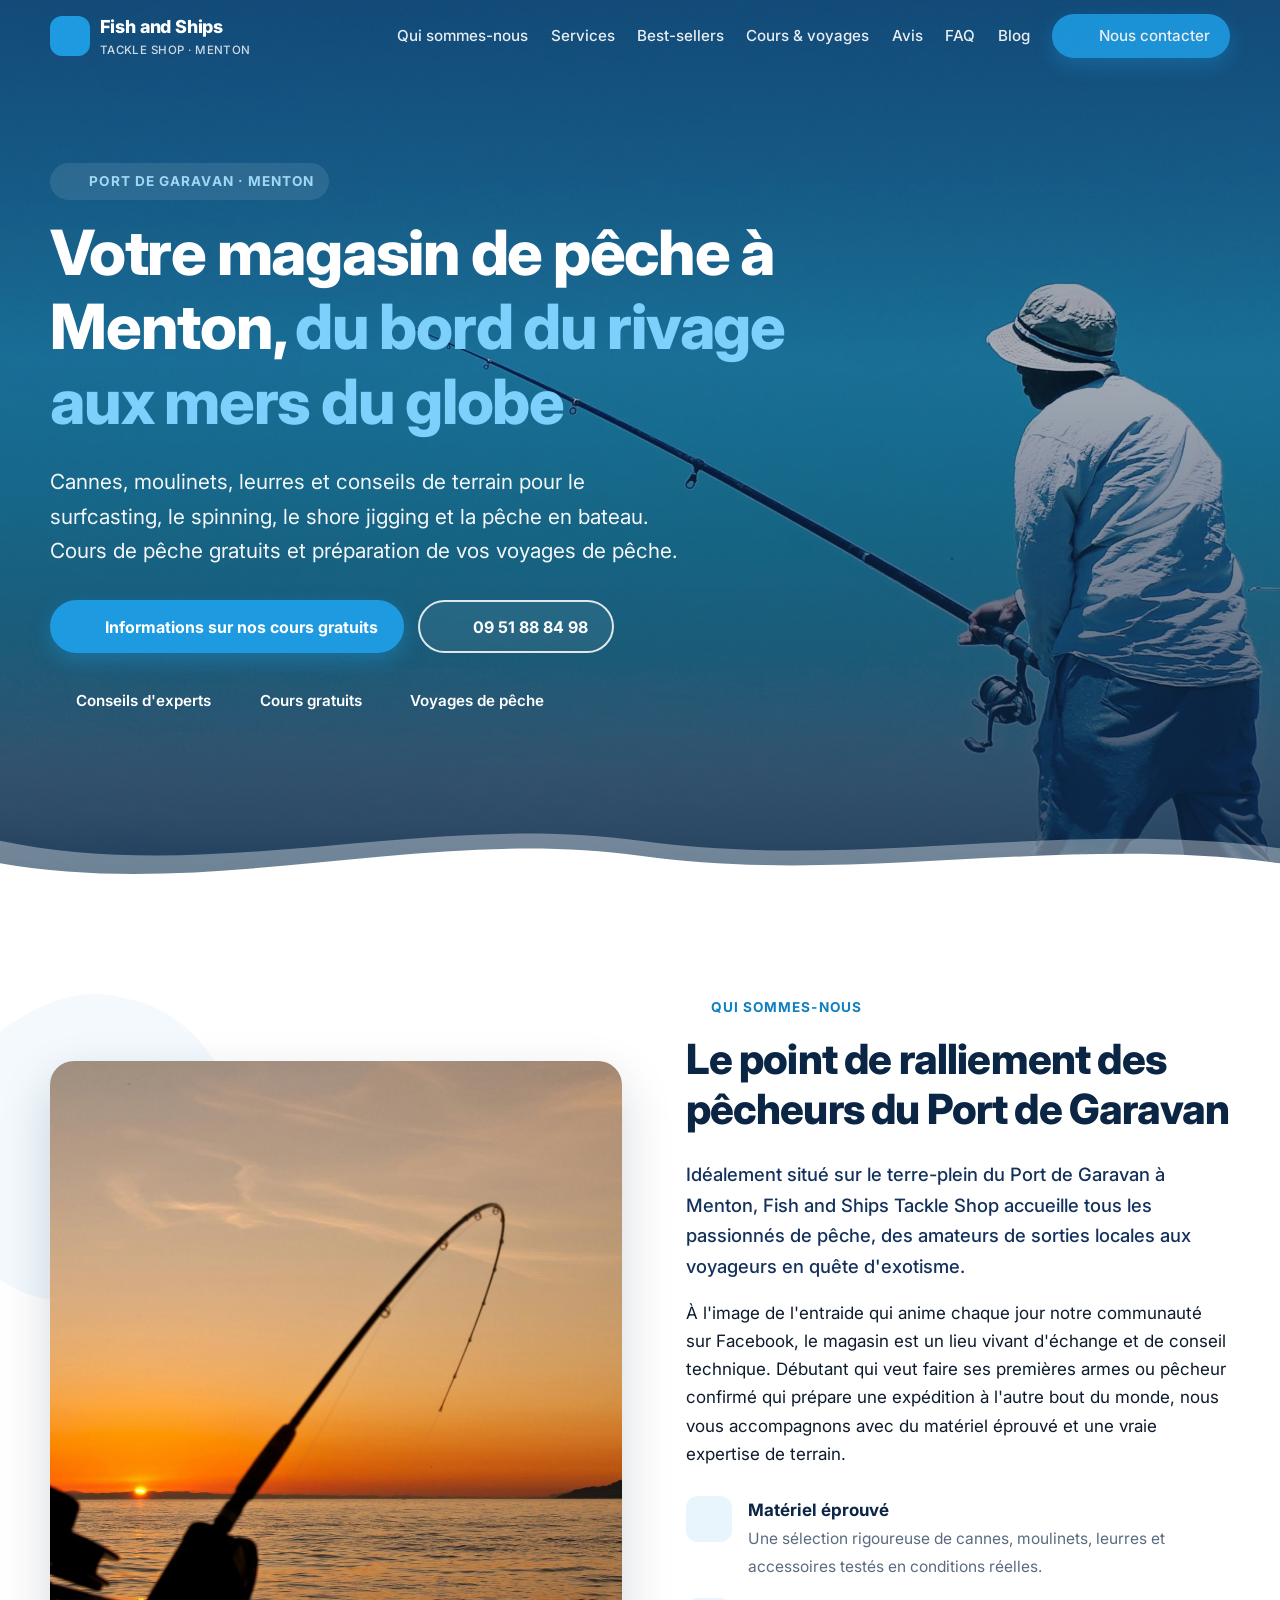
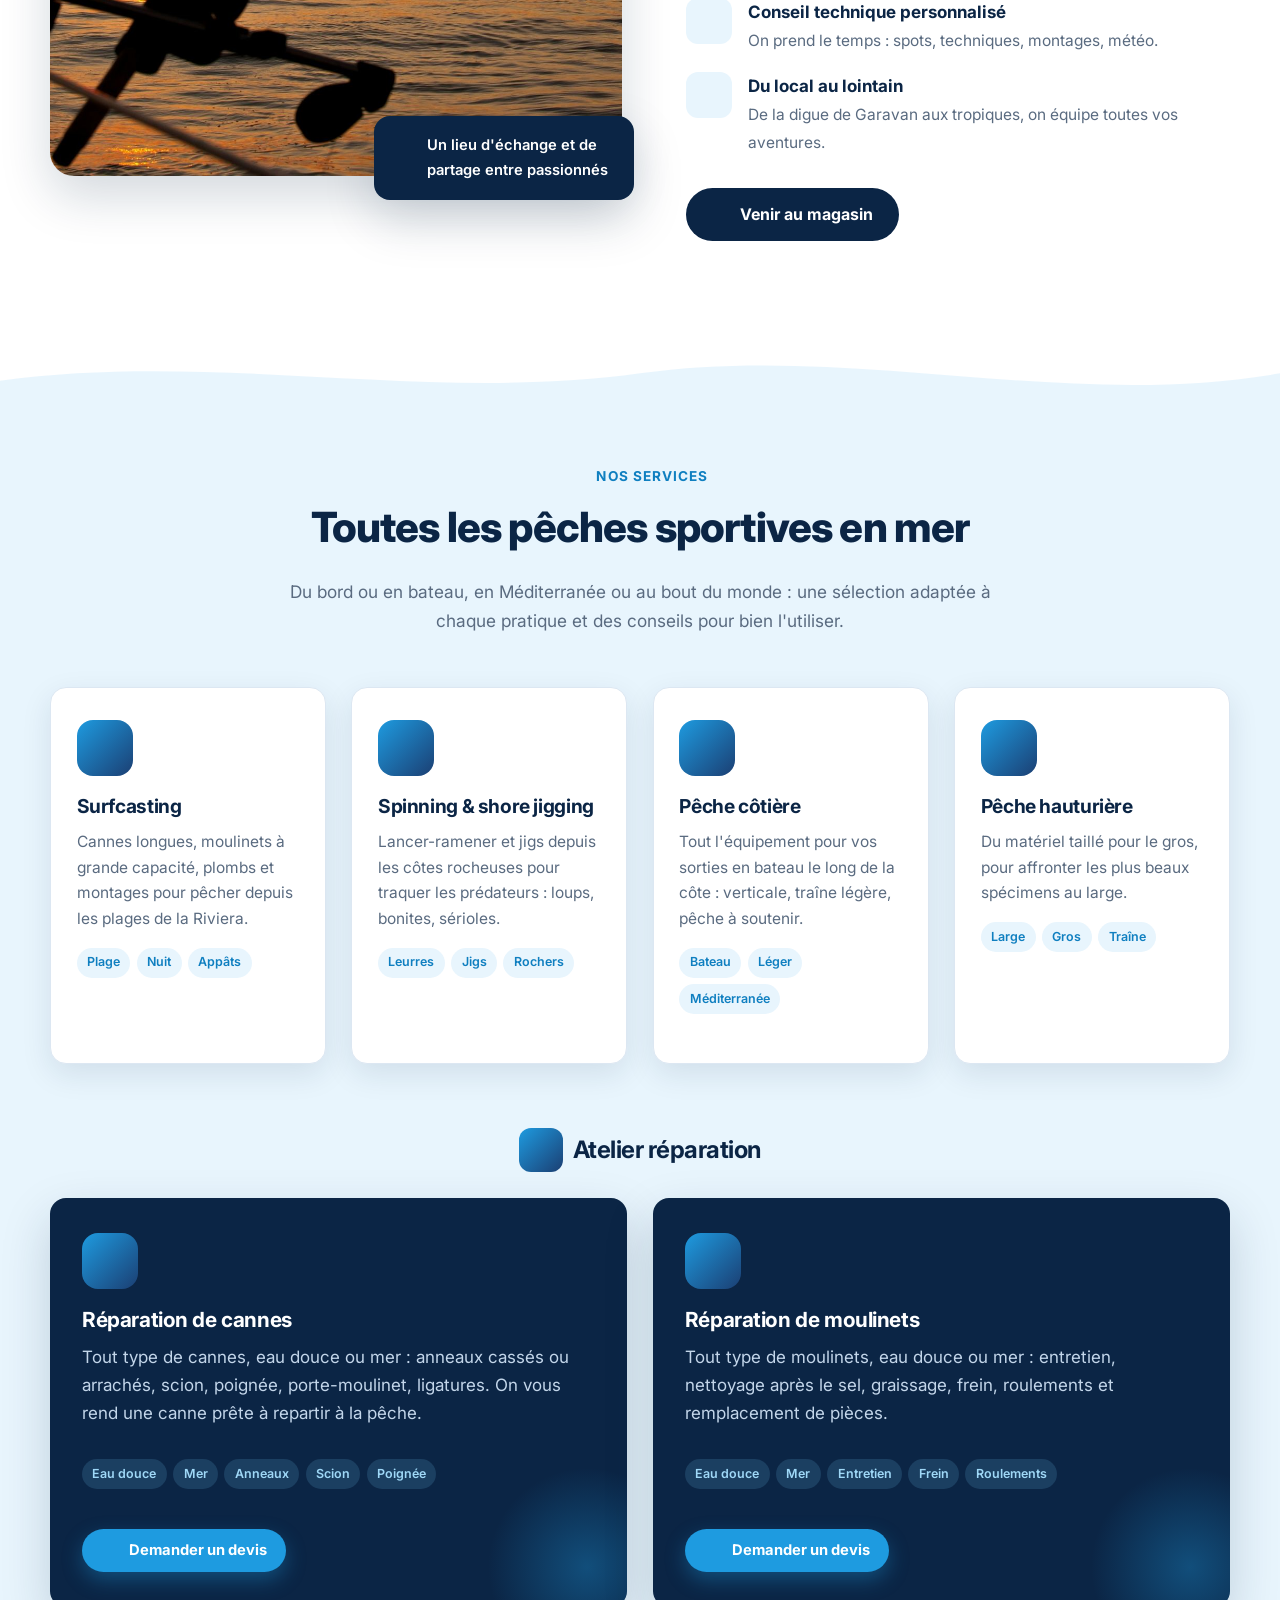
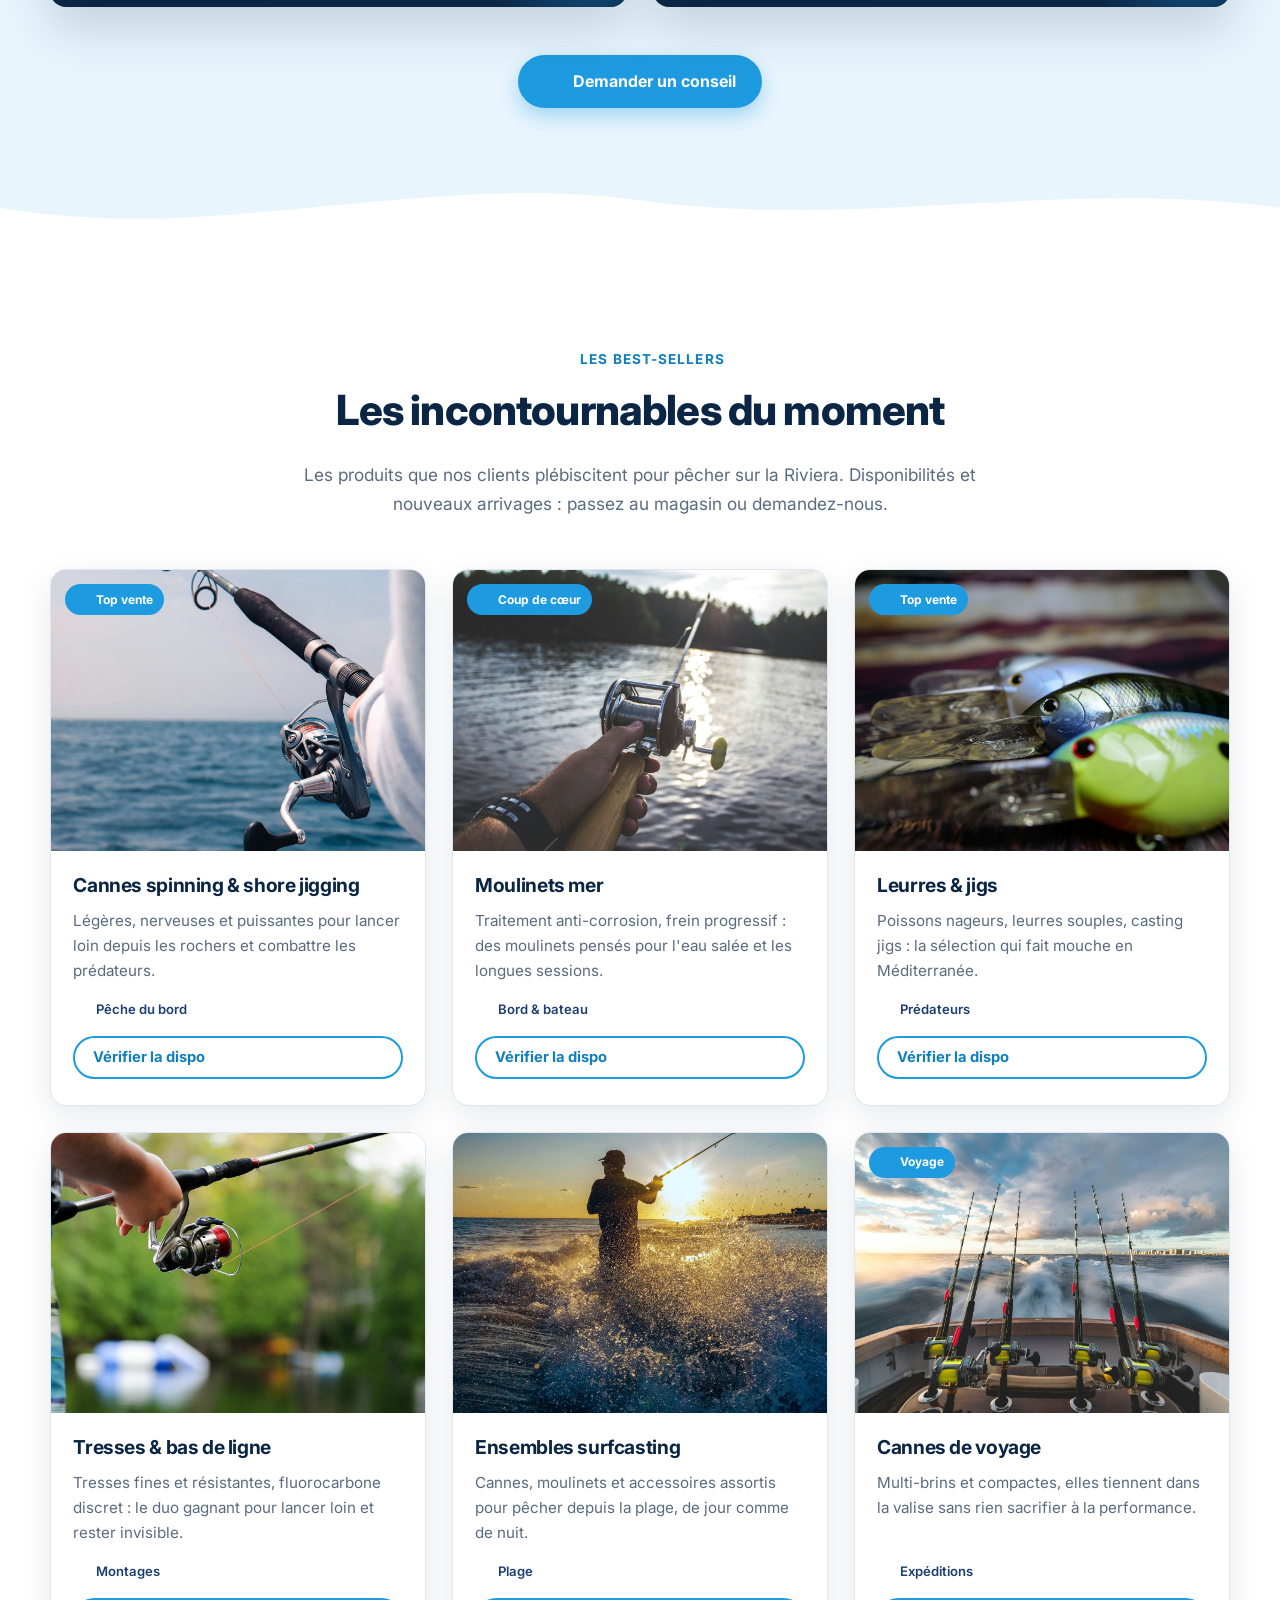
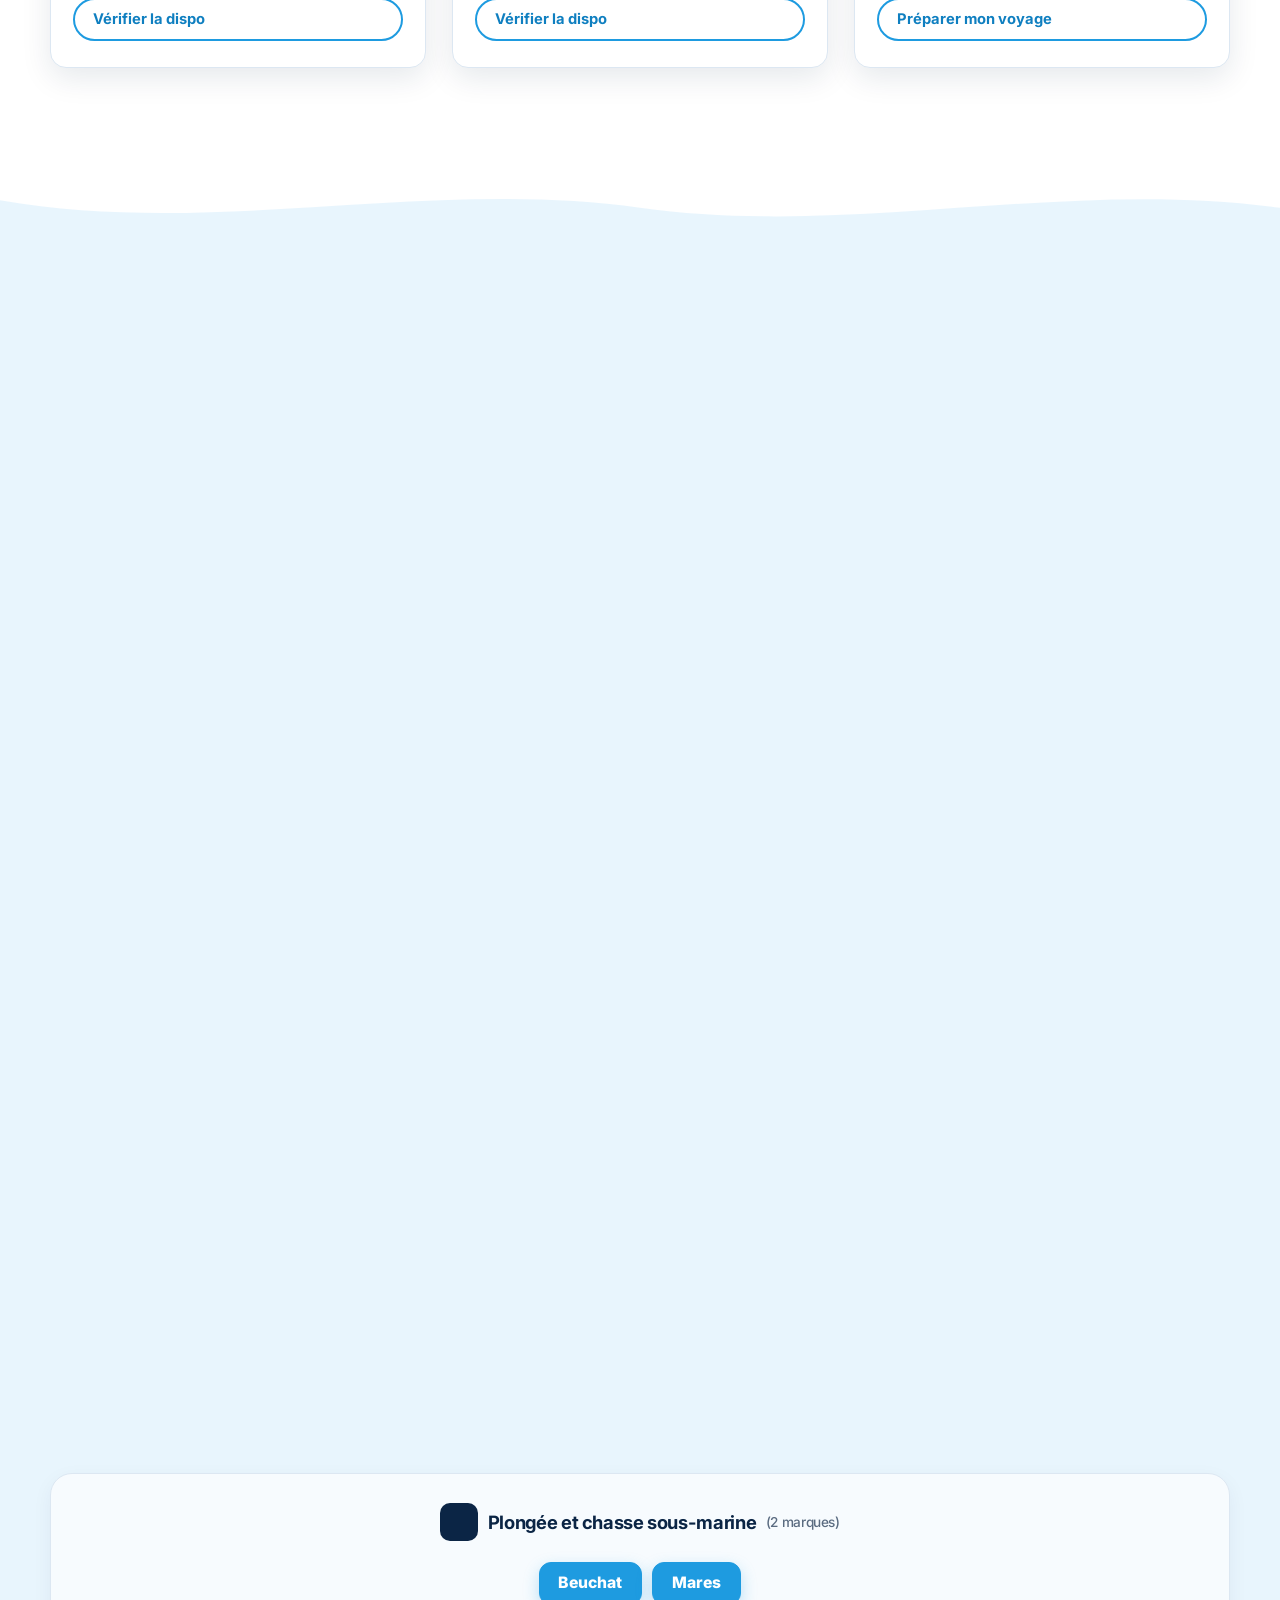
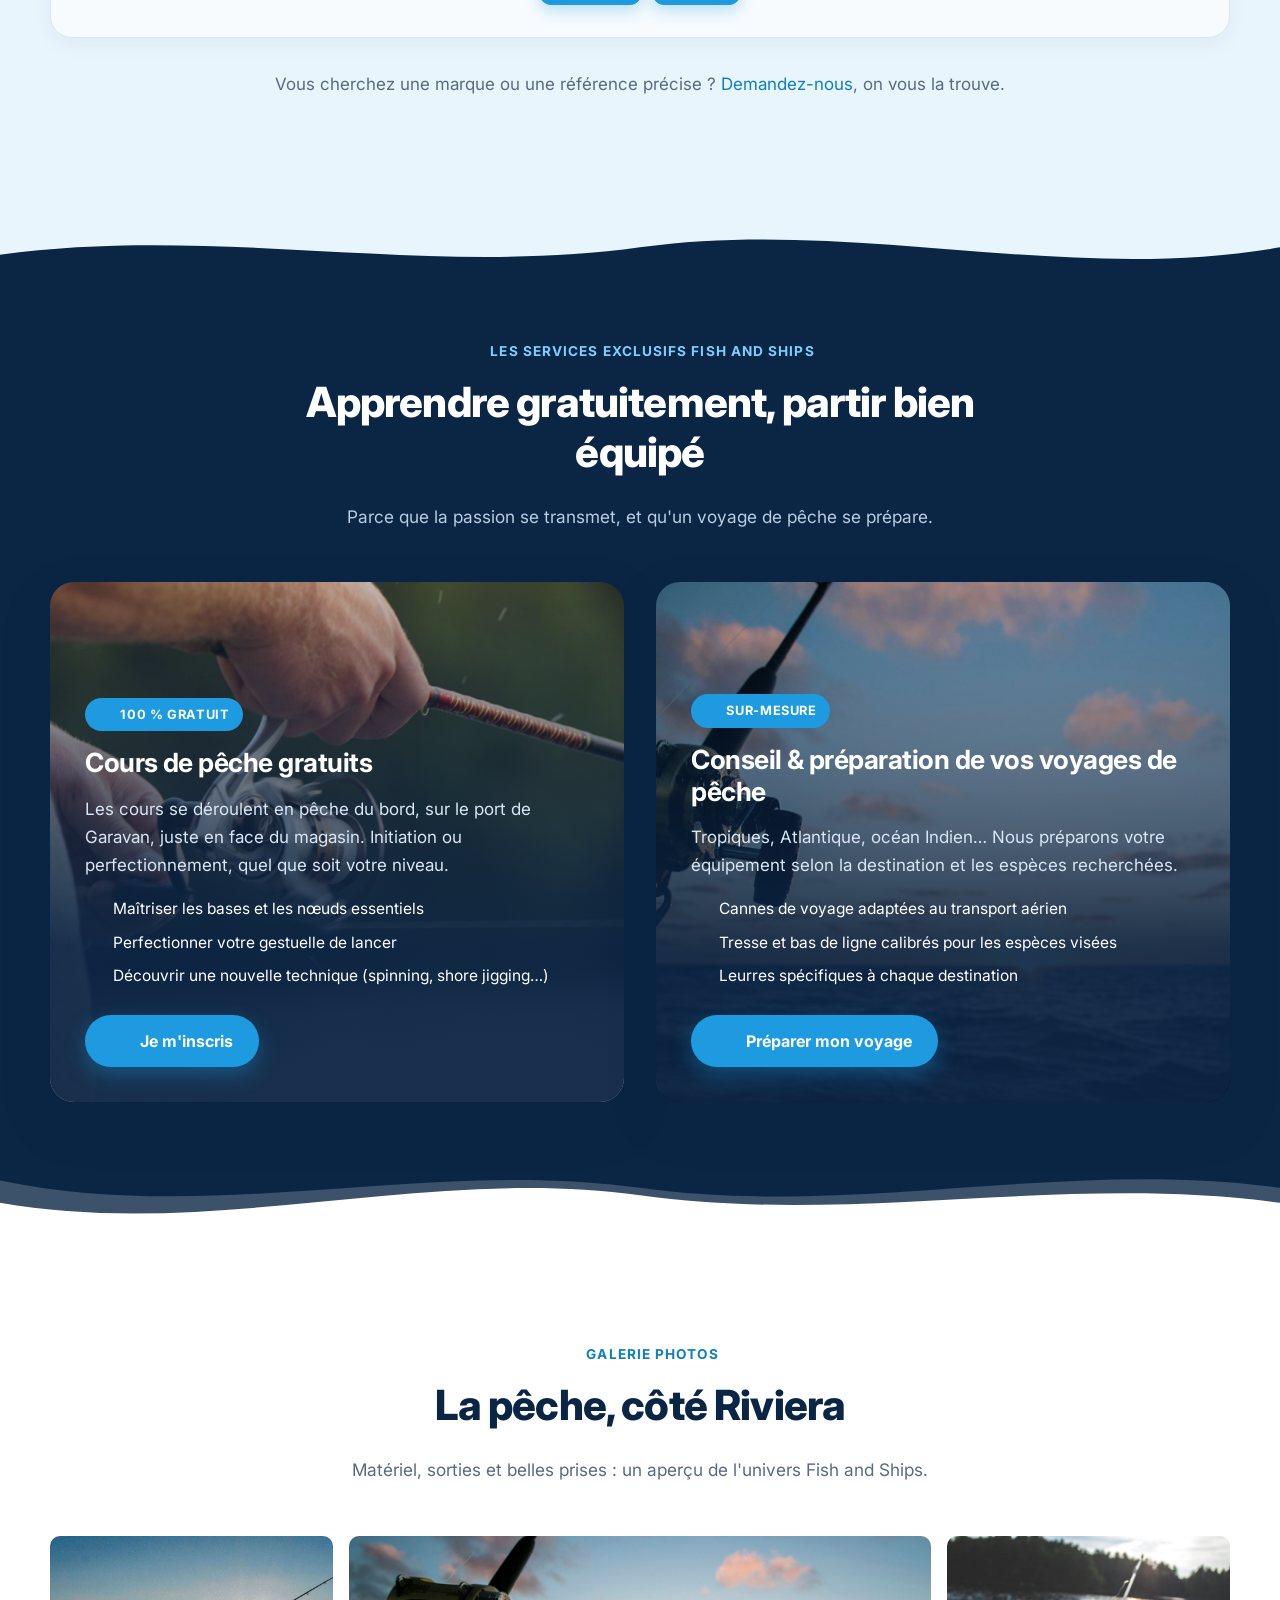
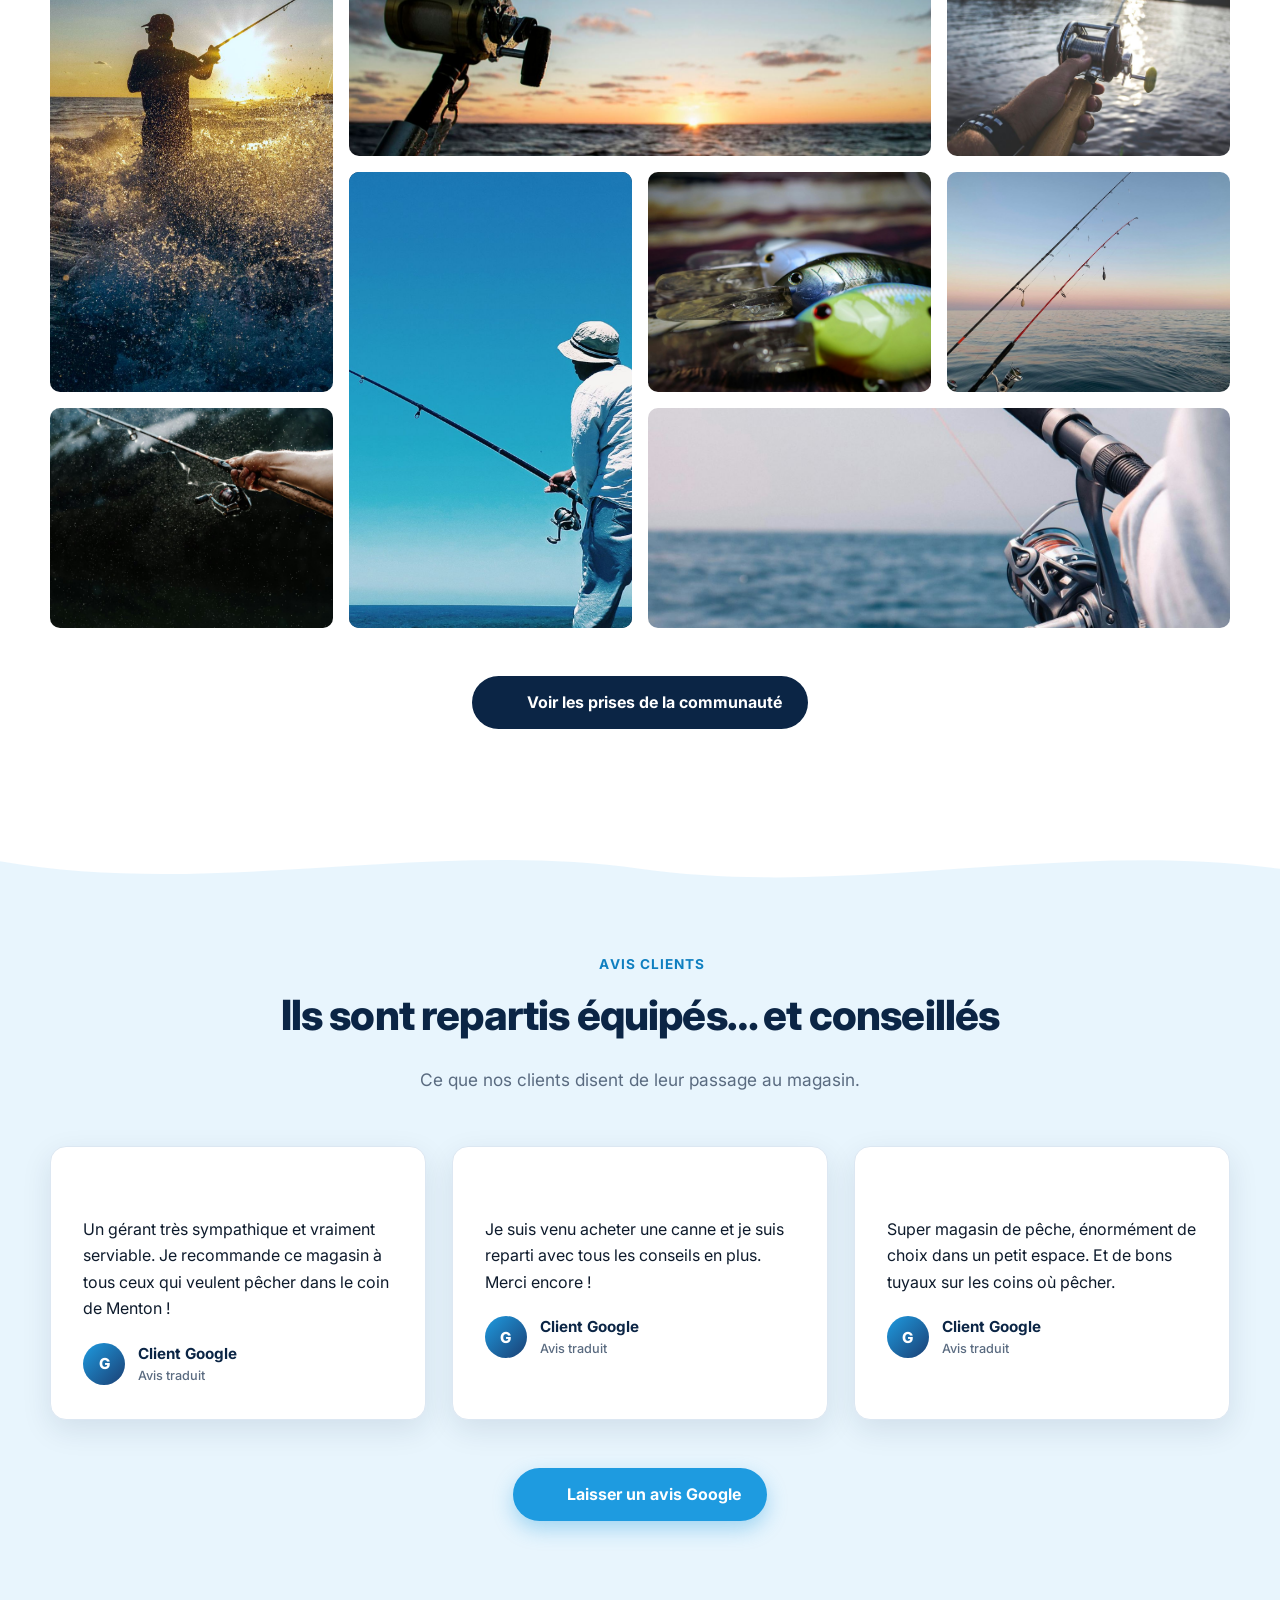
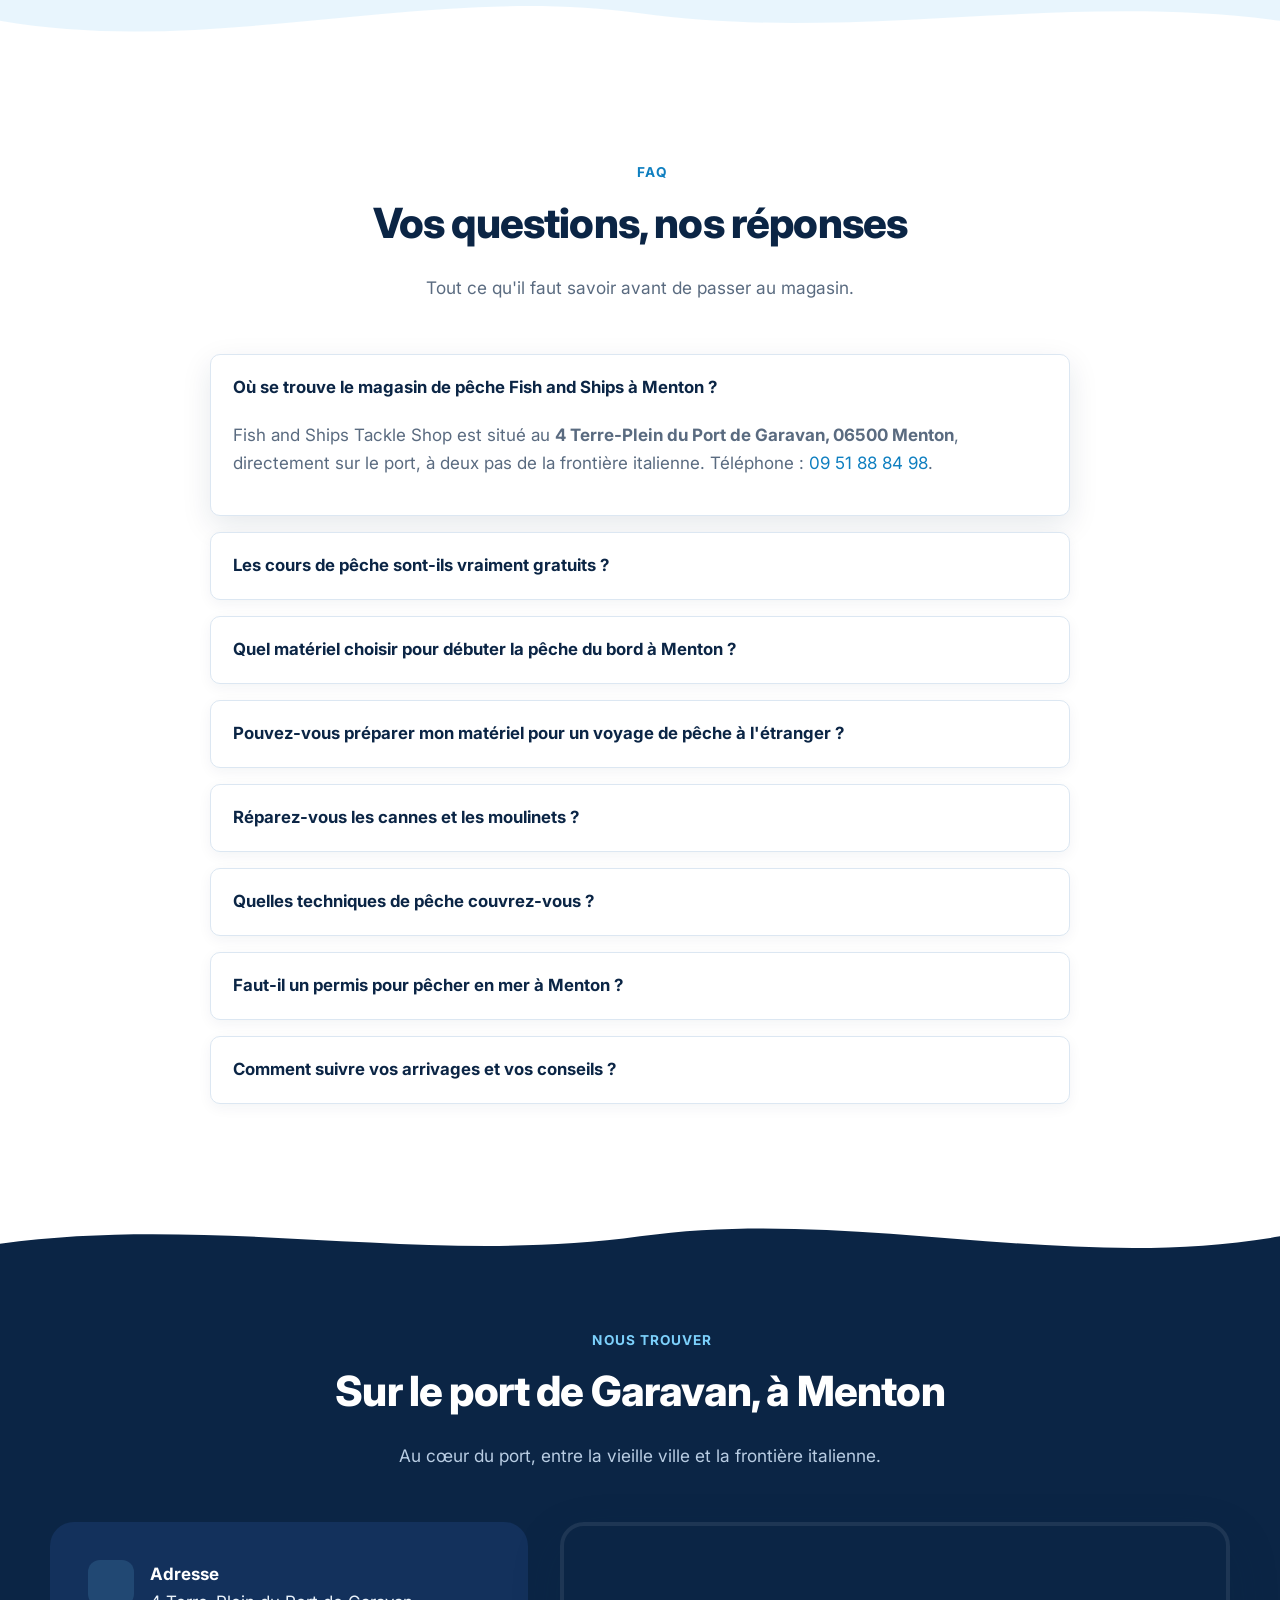
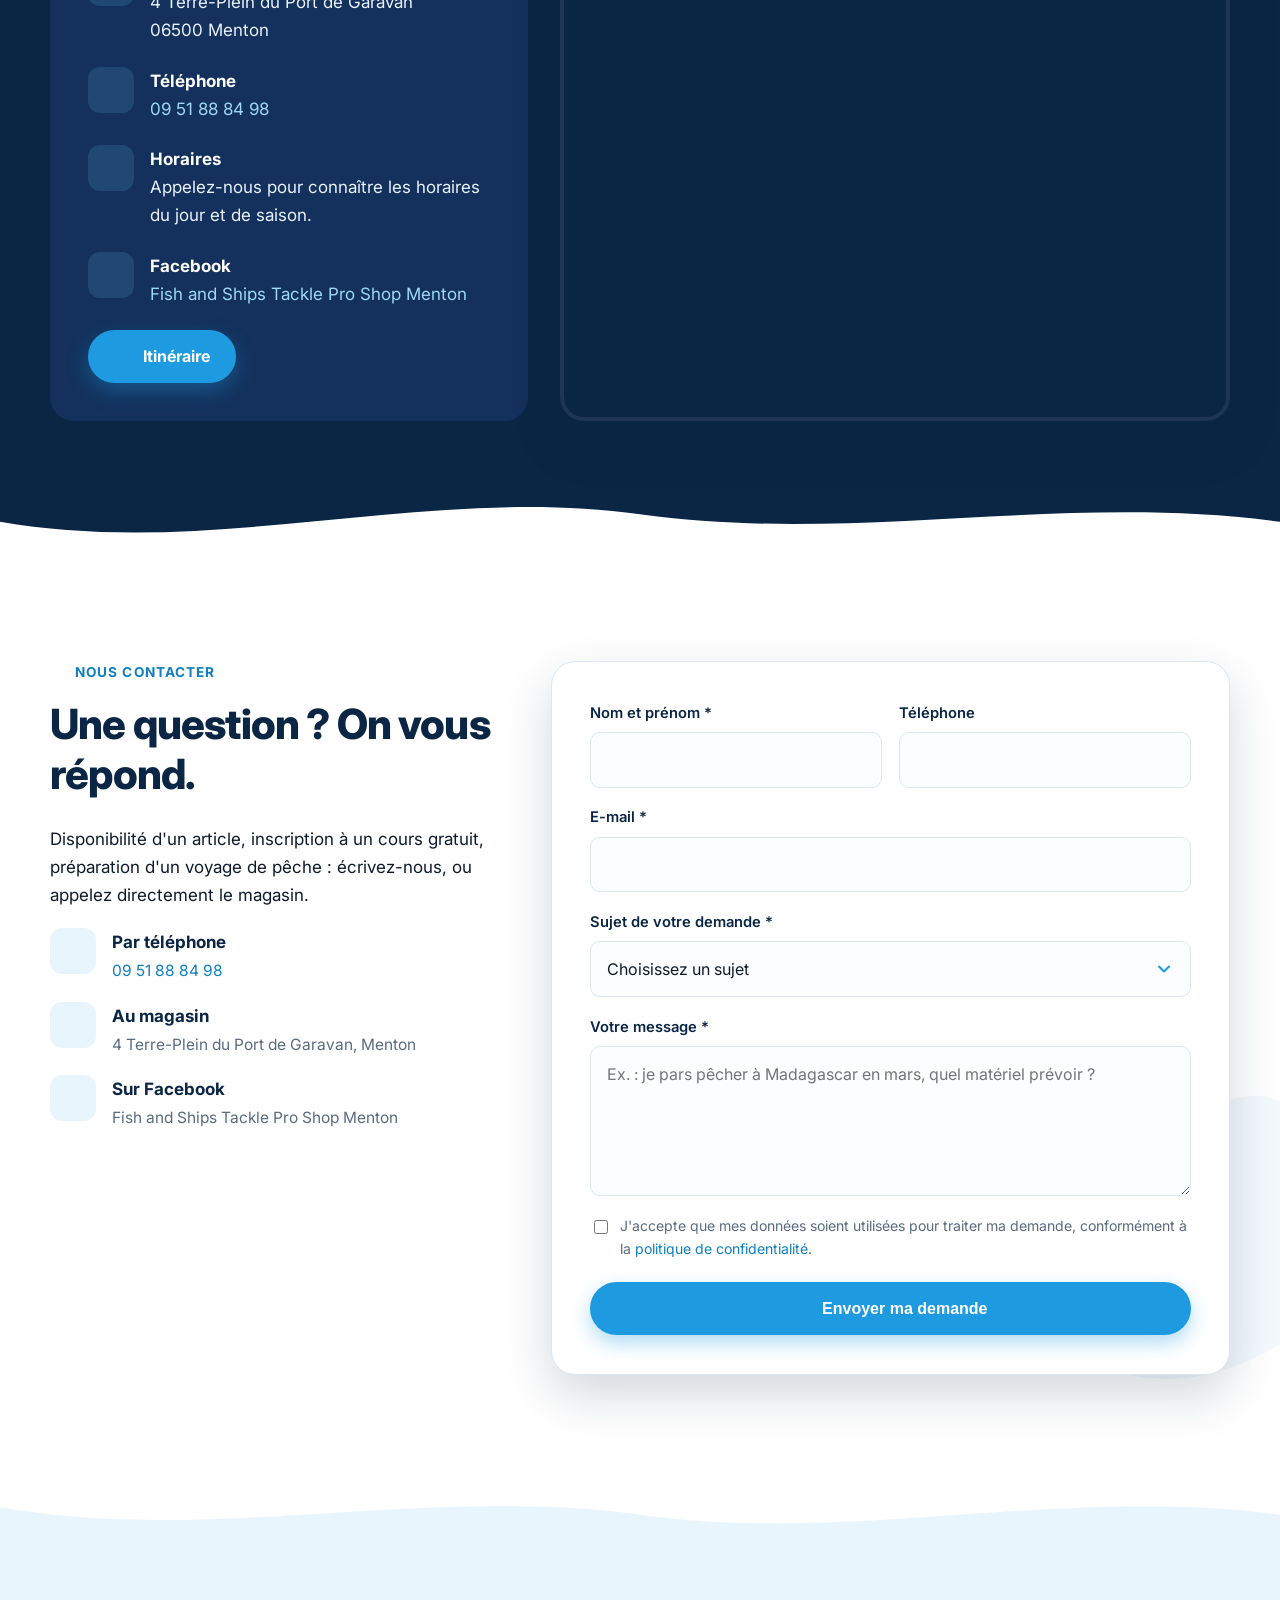
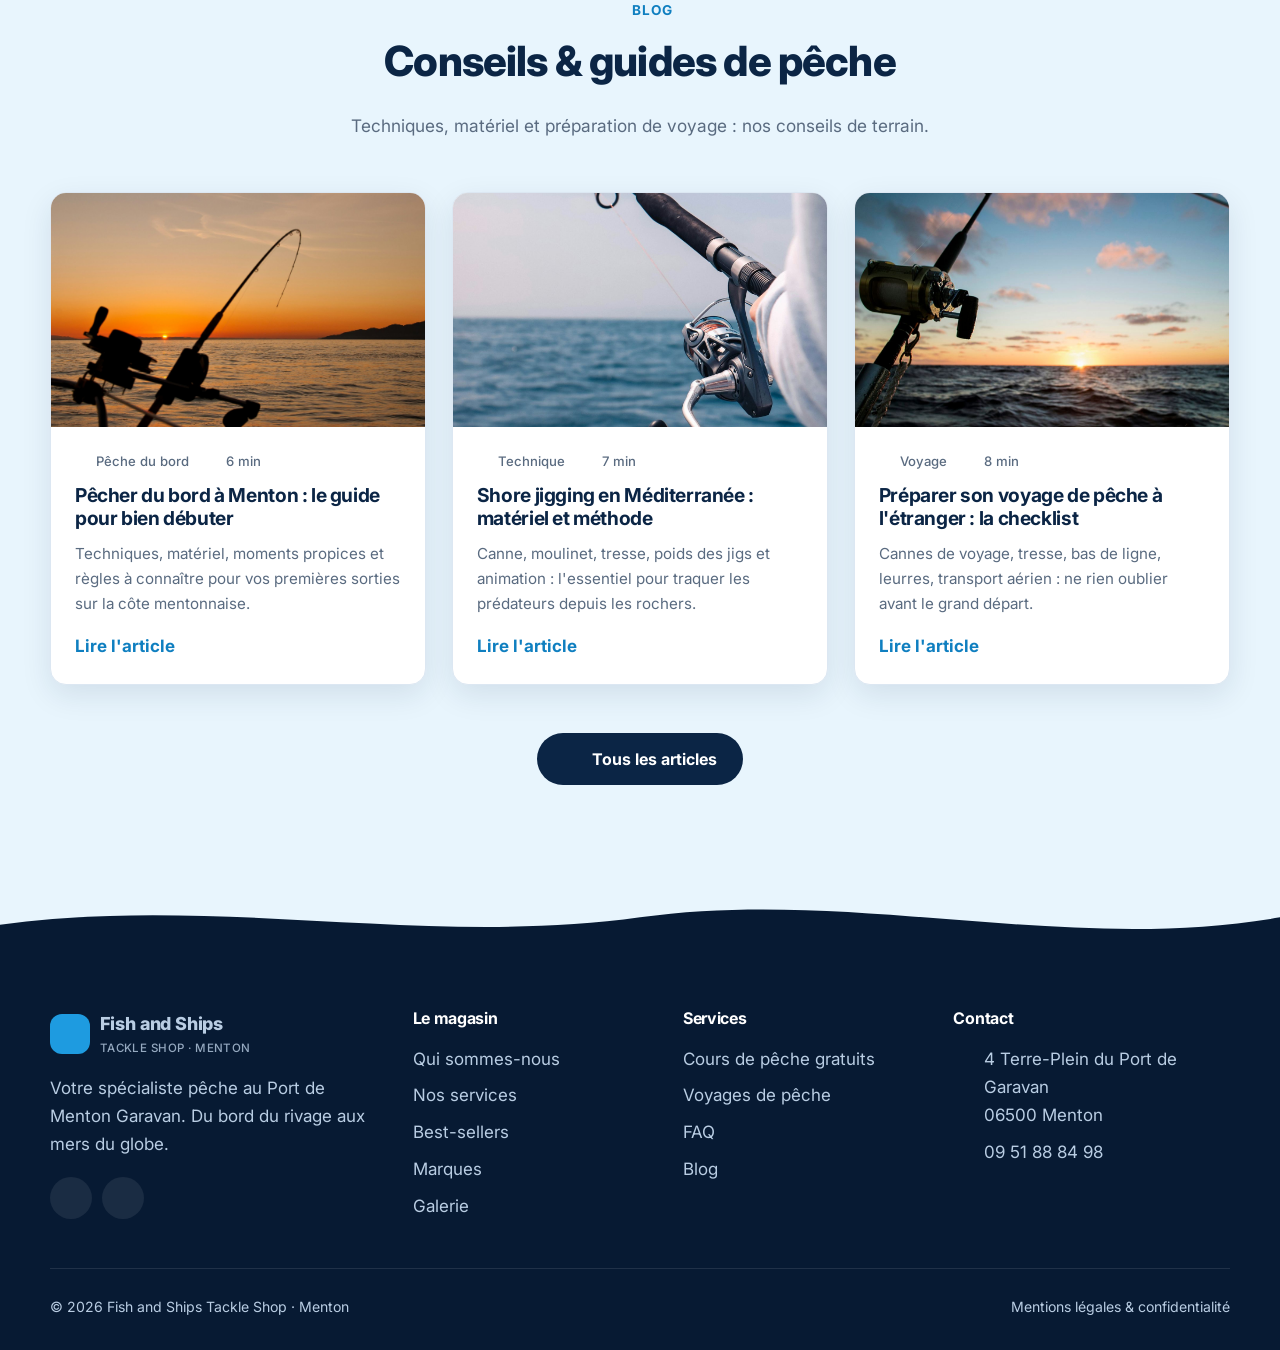
==== commit cd0cea2e: "Add files via upload" ====
--- a/index.html
+++ b/index.html
@@ -4,7 +4,7 @@
 <meta charset="utf-8">
 <meta name="viewport" content="width=device-width, initial-scale=1">
 <title>Fish and Ships Tackle Shop | Magasin de pêche à Menton – Port de Garavan</title>
-<meta name="description" content="Magasin de pêche en mer au Port de Garavan à Menton : surfcasting, spinning, shore jigging, pêche côtière et hauturière. Cours de pêche gratuits et conseils pour vos voyages de pêche. ☎ 09 51 88 84 98">
+<meta name="description" content="Magasin de pêche en mer au Port de Garavan à Menton : surfcasting, spinning, shore jigging, pêche côtière et hauturière. Cours de pêche gratuits, réparation de cannes et moulinets, conseils voyages de pêche. ☎ 09 51 88 84 98">
 <link rel="canonical" href="https://www.fishandships-menton.fr/">
 <meta name="robots" content="index, follow, max-image-preview:large">
 <meta name="theme-color" content="#0B2545">
@@ -36,10 +36,16 @@
   "@context": "https://schema.org",
   "@graph": [
     {
-      "@type": ["SportingGoodsStore", "LocalBusiness"],
+      "@type": [
+        "SportingGoodsStore",
+        "LocalBusiness"
+      ],
       "@id": "https://www.fishandships-menton.fr/#store",
       "name": "Fish and Ships Tackle Shop",
-      "alternateName": ["Fish & Ships Menton", "Fish and Ships Tackle Pro Shop Menton"],
+      "alternateName": [
+        "Fish & Ships Menton",
+        "Fish and Ships Tackle Pro Shop Menton"
+      ],
       "description": "Magasin spécialisé en pêche sportive en mer au Port de Garavan à Menton : surfcasting, spinning, shore jigging, pêche côtière et hauturière. Cours de pêche gratuits et conseil pour les voyages de pêche à l'étranger.",
       "url": "https://www.fishandships-menton.fr/",
       "telephone": "+33951888498",
@@ -55,19 +61,82 @@
       },
       "hasMap": "https://www.google.com/maps/search/?api=1&query=Fish+and+Ships+Tackle+Shop+Port+de+Garavan+Menton",
       "areaServed": [
-        {"@type": "City", "name": "Menton"},
-        {"@type": "AdministrativeArea", "name": "Côte d'Azur"},
-        {"@type": "AdministrativeArea", "name": "Riviera franco-italienne"}
+        {
+          "@type": "City",
+          "name": "Menton"
+        },
+        {
+          "@type": "AdministrativeArea",
+          "name": "Côte d'Azur"
+        },
+        {
+          "@type": "AdministrativeArea",
+          "name": "Riviera franco-italienne"
+        }
       ],
-      "knowsAbout": ["Surfcasting", "Spinning", "Shore jigging", "Pêche côtière", "Pêche hauturière", "Pêche en Méditerranée", "Voyages de pêche"],
-      "knowsLanguage": ["fr"],
+      "knowsAbout": [
+        "Accastillage nautique",
+        "Plongée",
+        "Chasse sous-marine",
+        "Surfcasting",
+        "Spinning",
+        "Shore jigging",
+        "Pêche côtière",
+        "Pêche hauturière",
+        "Pêche en Méditerranée",
+        "Voyages de pêche",
+        "Réparation de cannes à pêche",
+        "Réparation de moulinets"
+      ],
+      "knowsLanguage": [
+        "fr"
+      ],
       "hasOfferCatalog": {
         "@type": "OfferCatalog",
         "name": "Services Fish and Ships",
         "itemListElement": [
-          {"@type": "Offer", "price": "0", "priceCurrency": "EUR", "itemOffered": {"@type": "Service", "name": "Cours de pêche gratuits", "description": "Initiations et cours gratuits : bases, gestuelle de lancer, nouvelles techniques."}},
-          {"@type": "Offer", "itemOffered": {"@type": "Service", "name": "Conseil et préparation aux voyages de pêche", "description": "Préparation d'équipement sur-mesure selon la destination et les espèces recherchées."}},
-          {"@type": "Offer", "itemOffered": {"@type": "Product", "name": "Matériel de pêche en mer", "description": "Cannes, moulinets, leurres, tresses et accessoires pour la pêche du bord et en bateau."}}
+          {
+            "@type": "Offer",
+            "price": "0",
+            "priceCurrency": "EUR",
+            "itemOffered": {
+              "@type": "Service",
+              "name": "Cours de pêche gratuits",
+              "description": "Initiations et cours de pêche du bord, sur le port de Garavan juste en face du magasin : bases, gestuelle de lancer, nouvelles techniques."
+            }
+          },
+          {
+            "@type": "Offer",
+            "itemOffered": {
+              "@type": "Service",
+              "name": "Conseil et préparation aux voyages de pêche",
+              "description": "Préparation d'équipement sur-mesure selon la destination et les espèces recherchées."
+            }
+          },
+          {
+            "@type": "Offer",
+            "itemOffered": {
+              "@type": "Product",
+              "name": "Matériel de pêche en mer",
+              "description": "Cannes, moulinets, leurres, tresses et accessoires pour la pêche du bord et en bateau."
+            }
+          },
+          {
+            "@type": "Offer",
+            "itemOffered": {
+              "@type": "Service",
+              "name": "Réparation de cannes à pêche",
+              "description": "Réparation de tout type de cannes, eau douce ou mer : anneaux, scion, poignée, porte-moulinet."
+            }
+          },
+          {
+            "@type": "Offer",
+            "itemOffered": {
+              "@type": "Service",
+              "name": "Réparation de moulinets",
+              "description": "Réparation et entretien de tout type de moulinets, eau douce ou mer : nettoyage, graissage, frein, roulements, pièces."
+            }
+          }
         ]
       }
     },
@@ -77,19 +146,78 @@
       "url": "https://www.fishandships-menton.fr/",
       "name": "Fish and Ships Tackle Shop",
       "inLanguage": "fr-FR",
-      "publisher": {"@id": "https://www.fishandships-menton.fr/#store"}
+      "publisher": {
+        "@id": "https://www.fishandships-menton.fr/#store"
+      }
     },
     {
       "@type": "FAQPage",
       "@id": "https://www.fishandships-menton.fr/#faq",
       "mainEntity": [
-        {"@type": "Question", "name": "Où se trouve le magasin de pêche Fish and Ships à Menton ?", "acceptedAnswer": {"@type": "Answer", "text": "Fish and Ships Tackle Shop est situé au 4 Terre-Plein du Port de Garavan, 06500 Menton, directement sur le port, à deux pas de la frontière italienne. Téléphone : 09 51 88 84 98."}},
-        {"@type": "Question", "name": "Les cours de pêche proposés par Fish and Ships sont-ils vraiment gratuits ?", "acceptedAnswer": {"@type": "Answer", "text": "Oui. Fish and Ships organise des initiations et des cours de pêche gratuits pour apprendre les bases, perfectionner sa gestuelle de lancer ou découvrir une nouvelle technique. Inscription par téléphone au 09 51 88 84 98 ou via le formulaire de contact du site."}},
-        {"@type": "Question", "name": "Quel matériel choisir pour débuter la pêche du bord à Menton ?", "acceptedAnswer": {"@type": "Answer", "text": "Pour débuter en spinning depuis la côte, un ensemble canne de 2,40 à 2,70 m, moulinet de taille 3000 à 4000, tresse fine et bas de ligne en fluorocarbone, avec quelques leurres polyvalents, couvre la plupart des situations. L'équipe de Fish and Ships vous conseille en magasin selon le spot et l'espèce visée."}},
-        {"@type": "Question", "name": "Fish and Ships peut-il préparer mon matériel pour un voyage de pêche à l'étranger ?", "acceptedAnswer": {"@type": "Answer", "text": "Oui. Pour un voyage aux tropiques, en Atlantique ou dans l'océan Indien, Fish and Ships prépare un équipement sur-mesure : cannes de voyage, tresse, bas de ligne et leurres adaptés à la destination et aux espèces recherchées."}},
-        {"@type": "Question", "name": "Quelles techniques de pêche sont couvertes par le magasin ?", "acceptedAnswer": {"@type": "Answer", "text": "Toutes les pêches sportives en mer : surfcasting, spinning (lancer-ramener) et shore jigging depuis le bord, ainsi que la pêche côtière et hauturière en bateau en Méditerranée, du léger au gros."}},
-        {"@type": "Question", "name": "Faut-il un permis pour pêcher en mer à Menton ?", "acceptedAnswer": {"@type": "Answer", "text": "Aucun permis n'est exigé pour la pêche de loisir en mer en France. Il faut en revanche respecter les tailles minimales de capture, les quotas, le marquage des prises et les réglementations spécifiques à certaines espèces. L'équipe vous renseigne en magasin."}},
-        {"@type": "Question", "name": "Comment suivre les arrivages et les conseils de Fish and Ships ?", "acceptedAnswer": {"@type": "Answer", "text": "Les nouveautés, les conseils météo et les prises de la communauté sont publiés en temps réel sur la page Facebook « Fish and Ships Tackle Pro Shop Menton »."}}
+        {
+          "@type": "Question",
+          "name": "Où se trouve le magasin de pêche Fish and Ships à Menton ?",
+          "acceptedAnswer": {
+            "@type": "Answer",
+            "text": "Fish and Ships Tackle Shop est situé au 4 Terre-Plein du Port de Garavan, 06500 Menton, directement sur le port, à deux pas de la frontière italienne. Téléphone : 09 51 88 84 98."
+          }
+        },
+        {
+          "@type": "Question",
+          "name": "Les cours de pêche proposés par Fish and Ships sont-ils vraiment gratuits ?",
+          "acceptedAnswer": {
+            "@type": "Answer",
+            "text": "Oui. Fish and Ships organise des initiations et des cours de pêche gratuits, en pêche du bord sur le port de Garavan, juste en face du magasin : bases, gestuelle de lancer, nouvelles techniques. Inscription par téléphone au 09 51 88 84 98 ou via le formulaire de contact du site."
+          }
+        },
+        {
+          "@type": "Question",
+          "name": "Quel matériel choisir pour débuter la pêche du bord à Menton ?",
+          "acceptedAnswer": {
+            "@type": "Answer",
+            "text": "Pour débuter en spinning depuis la côte, un ensemble canne de 2,40 à 2,70 m, moulinet de taille 3000 à 4000, tresse fine et bas de ligne en fluorocarbone, avec quelques leurres polyvalents, couvre la plupart des situations. L'équipe de Fish and Ships vous conseille en magasin selon le spot et l'espèce visée."
+          }
+        },
+        {
+          "@type": "Question",
+          "name": "Fish and Ships peut-il préparer mon matériel pour un voyage de pêche à l'étranger ?",
+          "acceptedAnswer": {
+            "@type": "Answer",
+            "text": "Oui. Pour un voyage aux tropiques, en Atlantique ou dans l'océan Indien, Fish and Ships prépare un équipement sur-mesure : cannes de voyage, tresse, bas de ligne et leurres adaptés à la destination et aux espèces recherchées."
+          }
+        },
+        {
+          "@type": "Question",
+          "name": "Fish and Ships répare-t-il les cannes et les moulinets ?",
+          "acceptedAnswer": {
+            "@type": "Answer",
+            "text": "Oui. L'atelier du magasin répare tout type de cannes et de moulinets, eau douce ou mer : anneaux, scion, poignée, entretien, frein, roulements et pièces."
+          }
+        },
+        {
+          "@type": "Question",
+          "name": "Quelles techniques de pêche sont couvertes par le magasin ?",
+          "acceptedAnswer": {
+            "@type": "Answer",
+            "text": "Toutes les pêches sportives en mer : surfcasting, spinning (lancer-ramener) et shore jigging depuis le bord, ainsi que la pêche côtière et hauturière en bateau en Méditerranée, du léger au gros."
+          }
+        },
+        {
+          "@type": "Question",
+          "name": "Faut-il un permis pour pêcher en mer à Menton ?",
+          "acceptedAnswer": {
+            "@type": "Answer",
+            "text": "Aucun permis n'est exigé pour la pêche de loisir en mer en France. Il faut en revanche respecter les tailles minimales de capture, les quotas, le marquage des prises et les réglementations spécifiques à certaines espèces. L'équipe vous renseigne en magasin."
+          }
+        },
+        {
+          "@type": "Question",
+          "name": "Comment suivre les arrivages et les conseils de Fish and Ships ?",
+          "acceptedAnswer": {
+            "@type": "Answer",
+            "text": "Les nouveautés, les conseils météo et les prises de la communauté sont publiés en temps réel sur la page Facebook « Fish and Ships Tackle Pro Shop Menton »."
+          }
+        }
       ]
     }
   ]
@@ -207,6 +335,24 @@
         <ul class="tags"><li>Large</li><li>Gros</li><li>Traîne</li></ul>
       </article>
     </div>
+
+    <div class="repair-head reveal"><span class="card-icon" style="width:44px;height:44px;margin:0;border-radius:12px"><i data-lucide="wrench"></i></span><h3>Atelier réparation</h3></div>
+    <div class="repair-grid">
+      <article class="repair reveal">
+        <div class="card-icon"><i data-lucide="wrench"></i></div>
+        <h4>Réparation de cannes</h4>
+        <p>Tout type de cannes, eau douce ou mer : anneaux cassés ou arrachés, scion, poignée, porte-moulinet, ligatures. On vous rend une canne prête à repartir à la pêche.</p>
+        <ul class="tags"><li>Eau douce</li><li>Mer</li><li>Anneaux</li><li>Scion</li><li>Poignée</li></ul>
+        <a href="#contact" class="btn btn-primary btn-sm" data-subject="Autre"><i data-lucide="clipboard-list"></i>Demander un devis</a>
+      </article>
+      <article class="repair reveal">
+        <div class="card-icon"><i data-lucide="cog"></i></div>
+        <h4>Réparation de moulinets</h4>
+        <p>Tout type de moulinets, eau douce ou mer : entretien, nettoyage après le sel, graissage, frein, roulements et remplacement de pièces.</p>
+        <ul class="tags"><li>Eau douce</li><li>Mer</li><li>Entretien</li><li>Frein</li><li>Roulements</li></ul>
+        <a href="#contact" class="btn btn-primary btn-sm" data-subject="Autre"><i data-lucide="clipboard-list"></i>Demander un devis</a>
+      </article>
+    </div>
     <div class="center-cta reveal">
       <a href="#contact" class="btn btn-primary" data-subject="Articles de pêche"><i data-lucide="message-square"></i>Demander un conseil</a>
     </div>
@@ -283,21 +429,19 @@
 </section>
 
 <!-- ================= MARQUES ================= -->
-<!-- LISTE DE MARQUES À VALIDER AVEC LE CLIENT -->
 <section class="section section-light has-wave-top" id="marques" aria-labelledby="brands-title">
   <div class="wave wave-top" aria-hidden="true"><svg viewBox="0 0 1440 120" preserveAspectRatio="none"><path fill="#ffffff" d="M0,0 L1440,0 L1440,60 C1200,20 960,100 720,60 C480,20 240,100 0,50Z"/></svg></div>
   <div class="container">
     <div class="section-head reveal">
       <span class="eyebrow"><i data-lucide="tags"></i>Nos marques</span>
       <h2 id="brands-title">Toutes les autres marques du magasin</h2>
-      <p>Les grandes références de la pêche en mer, sélectionnées pour leur fiabilité.</p>
-    </div>
-  </div>
-  <div class="brands-marquee reveal" aria-label="Marques distribuées">
-    <ul class="brands-track" style="list-style:none;margin:0">
-      <li class="brand">Shimano</li><li class="brand">Daiwa</li><li class="brand">Penn</li><li class="brand">Savage Gear</li><li class="brand">Rapala</li><li class="brand">Okuma</li><li class="brand">Sakura</li><li class="brand">Seaspin</li><li class="brand">DUO</li><li class="brand">Illex</li><li class="brand">Major Craft</li><li class="brand">Berkley</li><li class="brand">Yo-Zuri</li><li class="brand">Tubertini</li><li class="brand">Williamson</li><li class="brand">Hart</li>
-      <li class="brand" aria-hidden="true">Shimano</li><li class="brand" aria-hidden="true">Daiwa</li><li class="brand" aria-hidden="true">Penn</li><li class="brand" aria-hidden="true">Savage Gear</li><li class="brand" aria-hidden="true">Rapala</li><li class="brand" aria-hidden="true">Okuma</li><li class="brand" aria-hidden="true">Sakura</li><li class="brand" aria-hidden="true">Seaspin</li><li class="brand" aria-hidden="true">DUO</li><li class="brand" aria-hidden="true">Illex</li><li class="brand" aria-hidden="true">Major Craft</li><li class="brand" aria-hidden="true">Berkley</li><li class="brand" aria-hidden="true">Yo-Zuri</li><li class="brand" aria-hidden="true">Tubertini</li><li class="brand" aria-hidden="true">Williamson</li><li class="brand" aria-hidden="true">Hart</li>
-    </ul>
+      <p>Pêche en mer, accastillage nautique, plongée et chasse sous-marine : les grandes références, sélectionnées pour leur fiabilité.</p>
+    </div>
+  </div>
+  <div class="container">
+    <div class="brands-group reveal"><h3><span class="ic"><i data-lucide="fish"></i></span>Pêche <small>(80 marques)</small></h3><ul class="brands-grid" aria-label="Marques pêche"><li class="brand">Amiaud</li><li class="brand">Asturie</li><li class="brand">Avet</li><li class="brand">Bait Breath</li><li class="brand">Billy Baits</li><li class="brand">BKK</li><li class="brand">Bob Marlin</li><li class="brand">Cap Vert</li><li class="brand">DAM</li><li class="brand">Decoy</li><li class="brand">DTD</li><li class="brand">Duo</li><li class="brand">Evergreen</li><li class="brand">Favorite</li><li class="brand">Fiiish</li><li class="brand">Fish and Ships</li><li class="brand">FishUp</li><li class="brand">Flashmer</li><li class="brand">Forest</li><li class="brand">Halco</li><li class="brand">HART</li><li class="brand">Hearty Rise</li><li class="brand">Ho'okipa</li><li class="brand">Igloo</li><li class="brand">Ima</li><li class="brand">Jackall</li><li class="brand">JackFin</li><li class="brand">Jackson</li><li class="brand">Jason Matthias</li><li class="brand">JLC</li><li class="brand">Keitech</li><li class="brand">Kinetic</li><li class="brand">Kolpo</li><li class="brand">Lazy Lures</li><li class="brand">Little Jack</li><li class="brand">Major Craft</li><li class="brand">Maria</li><li class="brand">Marukyu</li><li class="brand">Mataki</li><li class="brand">Megabass</li><li class="brand">Melton Tackle</li><li class="brand">Mitchell</li><li class="brand">Mogul</li><li class="brand">Nomad Design</li><li class="brand">Okuma</li><li class="brand">Owner</li><li class="brand">Palms</li><li class="brand">Pexeo</li><li class="brand">Plano</li><li class="brand">Ragot</li><li class="brand">Rapala</li><li class="brand">Reins</li><li class="brand">Ron Jon</li><li class="brand">Sag Lure</li><li class="brand">Savage Gear</li><li class="brand">Sea Falcon</li><li class="brand">Seaguar</li><li class="brand">Shimano</li><li class="brand">Smith</li><li class="brand">Suffix</li><li class="brand">Tackle House</li><li class="brand">Tenryu</li><li class="brand">Top Game</li><li class="brand">Toray</li><li class="brand">Tubertini</li><li class="brand">Ultimate</li><li class="brand">Vanfook</li><li class="brand">Varivas</li><li class="brand">Vision</li><li class="brand">VMC</li><li class="brand">White Monkey</li><li class="brand">Williamson</li><li class="brand">Xesta</li><li class="brand">Xorus</li><li class="brand">Yamashiro</li><li class="brand">Yamashita</li><li class="brand">YGK</li><li class="brand">Yo-Zuri</li><li class="brand">Zeake</li><li class="brand">Zenaq</li></ul></div>
+    <div class="brands-group reveal"><h3><span class="ic"><i data-lucide="anchor"></i></span>Accastillage nautique <small>(20 marques)</small></h3><ul class="brands-grid" aria-label="Marques accastillage nautique"><li class="brand">Water</li><li class="brand">Euromer</li><li class="brand">Euromarine</li><li class="brand">General Old</li><li class="brand">International</li><li class="brand">Match Chem Marine</li><li class="brand">Midinox</li><li class="brand">Ocean Swift</li><li class="brand">Osculati</li><li class="brand">Pegus</li><li class="brand">Phebus</li><li class="brand">Plastimo</li><li class="brand">Polyform</li><li class="brand">Ribimex</li><li class="brand">Sika</li><li class="brand">Soromap</li><li class="brand">Star Brite</li><li class="brand">Victron Energy</li><li class="brand">Yaticom</li><li class="brand">Jobe</li></ul></div>
+    <div class="brands-group reveal"><h3><span class="ic"><i data-lucide="waves"></i></span>Plongée et chasse sous-marine <small>(2 marques)</small></h3><ul class="brands-grid" aria-label="Marques plongée et chasse sous-marine"><li class="brand">Beuchat</li><li class="brand">Mares</li></ul></div>
   </div>
   <div class="container">
     <p class="brands-note reveal">Vous cherchez une marque ou une référence précise ? <a href="#contact" data-subject="Articles de pêche">Demandez-nous</a>, on vous la trouve.</p>
@@ -319,7 +463,7 @@
         <div class="special-body">
           <span class="special-badge"><i data-lucide="gift"></i>100 % gratuit</span>
           <h3>Cours de pêche gratuits</h3>
-          <p>Nous organisons des initiations et des cours gratuits, quel que soit votre niveau.</p>
+          <p>Les cours se déroulent en pêche du bord, sur le port de Garavan, juste en face du magasin. Initiation ou perfectionnement, quel que soit votre niveau.</p>
           <ul class="check-list">
             <li><i data-lucide="check-circle-2"></i>Maîtriser les bases et les nœuds essentiels</li>
             <li><i data-lucide="check-circle-2"></i>Perfectionner votre gestuelle de lancer</li>
@@ -423,7 +567,7 @@
       </details>
       <details>
         <summary>Les cours de pêche sont-ils vraiment gratuits ?<i data-lucide="chevron-down" class="chev"></i></summary>
-        <div class="answer"><p>Oui. Nous organisons des initiations et des cours gratuits pour apprendre les bases, perfectionner votre gestuelle de lancer ou découvrir une nouvelle technique. Pour vous inscrire, appelez-nous ou utilisez le <a href="#contact" data-subject="Information cours de pêche gratuits">formulaire de contact</a>.</p></div>
+        <div class="answer"><p>Oui. Nous organisons des initiations et des cours gratuits de pêche du bord, sur le port de Garavan, juste en face du magasin. Ils permettent d'apprendre les bases, perfectionner votre gestuelle de lancer ou découvrir une nouvelle technique. Pour vous inscrire, appelez-nous ou utilisez le <a href="#contact" data-subject="Information cours de pêche gratuits">formulaire de contact</a>.</p></div>
       </details>
       <details>
         <summary>Quel matériel choisir pour débuter la pêche du bord à Menton ?<i data-lucide="chevron-down" class="chev"></i></summary>
@@ -432,6 +576,10 @@
       <details>
         <summary>Pouvez-vous préparer mon matériel pour un voyage de pêche à l'étranger ?<i data-lucide="chevron-down" class="chev"></i></summary>
         <div class="answer"><p>Oui, c'est l'une de nos spécialités. Tropiques, Atlantique, océan Indien : nous préparons un équipement sur-mesure (cannes de voyage, tresse, bas de ligne, leurres spécifiques) selon votre destination et les espèces recherchées.</p></div>
+      </details>
+      <details>
+        <summary>Réparez-vous les cannes et les moulinets ?<i data-lucide="chevron-down" class="chev"></i></summary>
+        <div class="answer"><p>Oui. Notre atelier répare tout type de cannes et de moulinets, eau douce ou mer : anneaux, scion, poignée, entretien, frein, roulements, pièces. Apportez votre matériel au magasin ou <a href="#contact" data-subject="Autre">demandez un devis</a>.</p></div>
       </details>
       <details>
         <summary>Quelles techniques de pêche couvrez-vous ?<i data-lucide="chevron-down" class="chev"></i></summary>
--- a/assets/css/style.css
+++ b/assets/css/style.css
@@ -325,3 +325,40 @@
 .wave svg{height:clamp(46px,7vw,100px)}
 .section,.hero,.page-hero,.site-footer{overflow-x:clip}
 html,body{overflow-x:hidden}
+
+/* ---------- Marques : grille ---------- */
+.brands-grid{list-style:none;margin:0;padding:0;display:grid;grid-template-columns:repeat(10,minmax(0,1fr));gap:.7rem}
+.brands-grid .brand{display:flex;align-items:center;justify-content:center;text-align:center;min-height:62px;padding:.6rem .4rem;font-size:.86rem;line-height:1.2;white-space:normal;cursor:default;transition:background .2s,color .2s,border-color .2s,transform .2s,box-shadow .2s}
+.brands-grid .brand:hover{background:var(--navy);color:#fff;border-color:var(--navy);transform:translateY(-3px);box-shadow:0 10px 22px rgba(11,37,69,.22)}
+@media (max-width:1060px){.brands-grid{grid-template-columns:repeat(5,minmax(0,1fr))}}
+@media (max-width:640px){.brands-grid{grid-template-columns:repeat(3,minmax(0,1fr));gap:.5rem}.brands-grid .brand{font-size:.8rem;min-height:54px}}
+
+.brands-group+.brands-group{margin-top:2.6rem}
+.brands-group h3{display:flex;align-items:center;gap:.6rem;font-size:1.15rem;margin:0 0 1rem}
+.brands-group h3 .ic{width:38px;height:38px;border-radius:10px;background:var(--navy);color:#fff;display:grid;place-items:center}
+.brands-group h3 .ic svg{width:20px;height:20px}
+.brands-group h3 small{font-size:.85rem;font-weight:500;color:var(--muted)}
+/* Marques : azur au repos, blanc au survol */
+.brands-grid .brand{background:var(--azur);color:#fff;border-color:var(--azur);box-shadow:0 6px 16px rgba(30,155,224,.28)}
+.brands-grid .brand:hover{background:#fff;color:var(--navy);border-color:var(--line);box-shadow:0 10px 22px rgba(11,37,69,.16)}
+
+/* ---------- Atelier réparation ---------- */
+.repair-head{display:flex;align-items:center;justify-content:center;gap:.6rem;margin:4rem 0 1.6rem;text-align:center}
+.repair-head h3{margin:0;font-size:1.5rem}
+.repair-grid{display:grid;grid-template-columns:repeat(2,minmax(0,1fr));gap:1.6rem}
+.repair{position:relative;overflow:hidden;background:var(--navy);color:#dce9f7;border-radius:var(--radius);padding:2.2rem 2rem;box-shadow:var(--shadow-lg);display:flex;flex-direction:column;gap:.4rem}
+.repair::after{content:"";position:absolute;right:-60px;bottom:-60px;width:200px;height:200px;border-radius:50%;background:radial-gradient(circle,rgba(30,155,224,.35),transparent 70%)}
+.repair h4{color:#fff;font-size:1.3rem;margin:.6rem 0 .2rem}
+.repair p{margin:0 0 .6rem;color:#c3d6ea}
+.repair .card-icon{margin-bottom:.2rem}
+.repair .tags li{background:rgba(124,208,251,.15);color:#9fd8f7}
+.repair .btn{align-self:flex-start;margin-top:1rem;position:relative;z-index:1}
+@media (max-width:760px){.repair-grid{grid-template-columns:1fr}}
+/* Marques : mise en page améliorée (pastilles à largeur libre, centrées, groupes en panneaux) */
+.brands-group{background:rgba(255,255,255,.65);border:1px solid var(--line);border-radius:22px;padding:1.8rem 1.6rem 2rem;box-shadow:0 6px 20px rgba(11,37,69,.05)}
+.brands-group+.brands-group{margin-top:1.6rem}
+.brands-group h3{justify-content:center;margin:0 0 1.3rem}
+.brands-grid{display:flex;flex-wrap:wrap;justify-content:center;gap:.6rem .65rem}
+.brands-grid .brand{flex:0 0 auto;min-height:0;padding:.7rem 1.15rem;font-size:calc(.86rem + 2px);white-space:nowrap;border-radius:12px;letter-spacing:.01em}
+@media (max-width:640px){.brands-group{padding:1.3rem .9rem 1.5rem}.brands-grid{gap:.45rem}.brands-grid .brand{font-size:calc(.8rem + 2px);padding:.55rem .8rem}}
+@media (max-width:640px){.brands-group h3{flex-wrap:wrap;font-size:1.05rem;gap:.45rem .55rem}.brands-group h3 small{flex-basis:100%;text-align:center;white-space:nowrap}}
